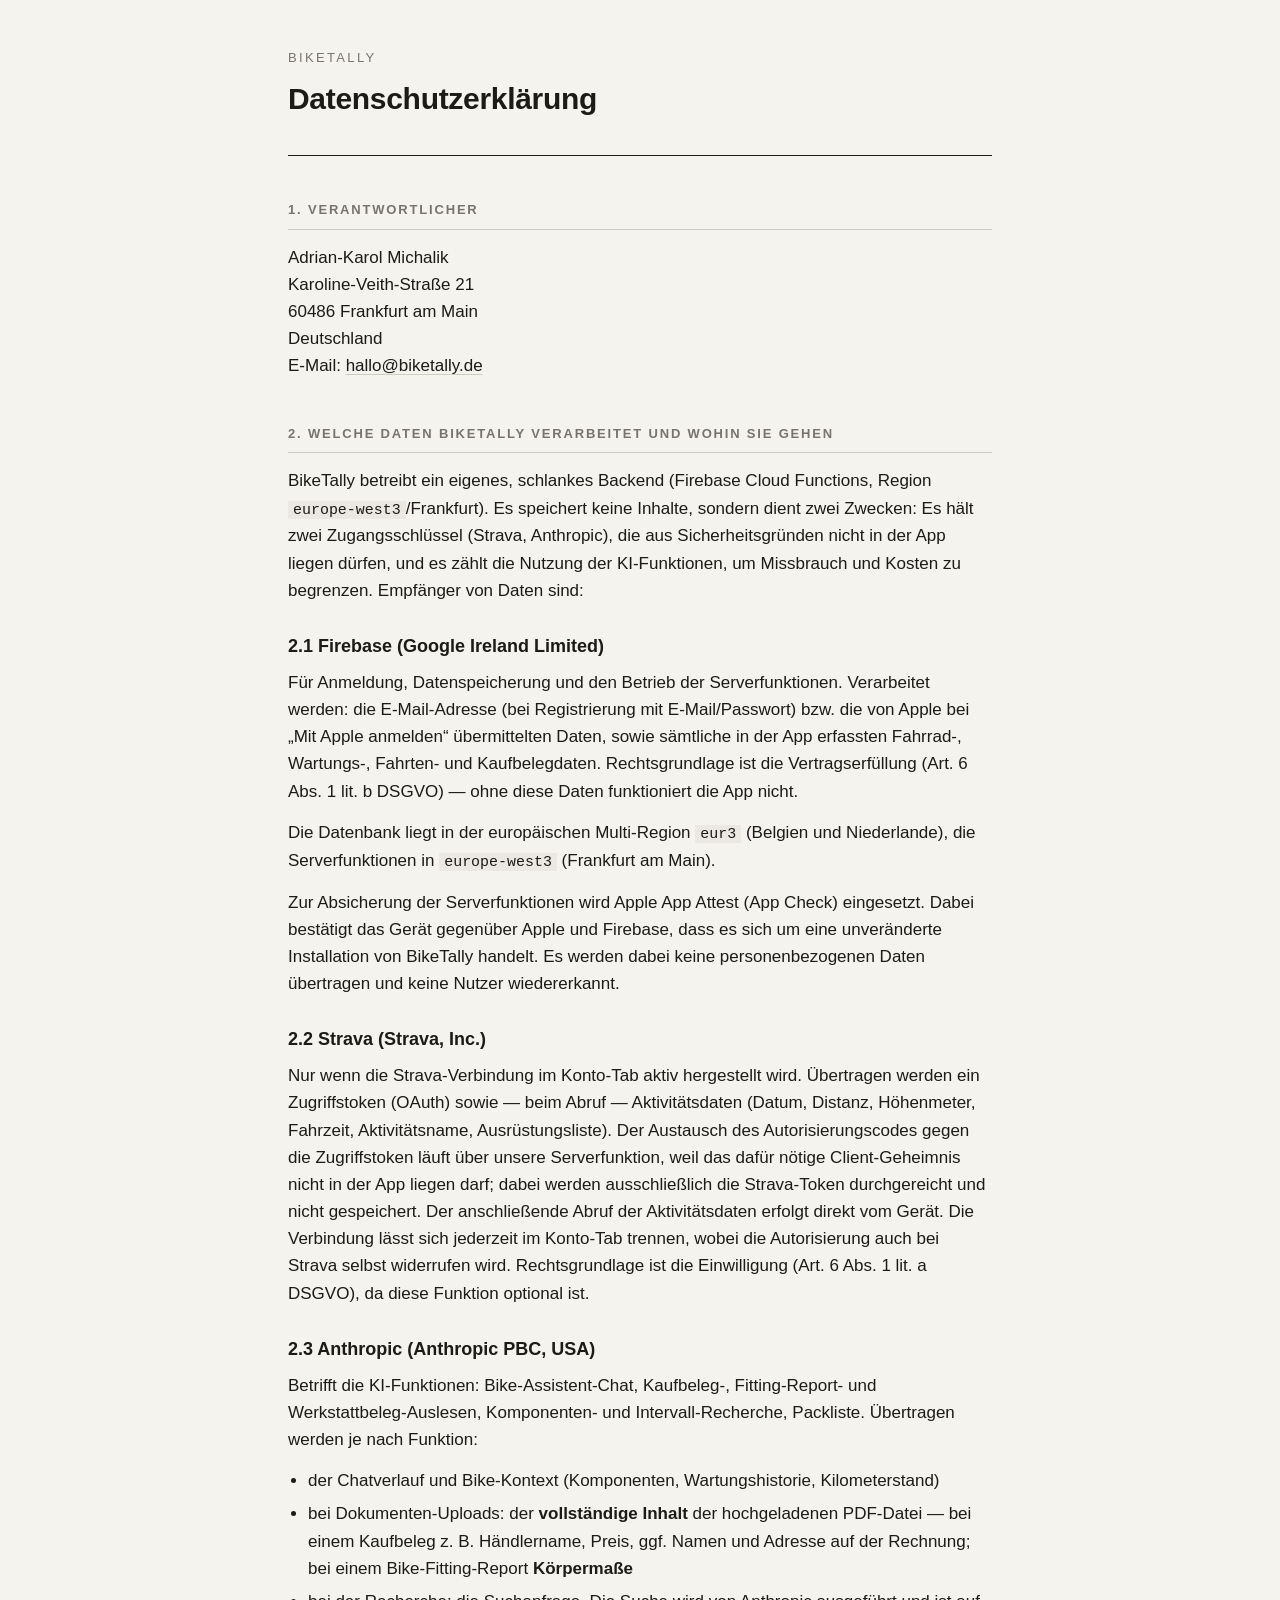
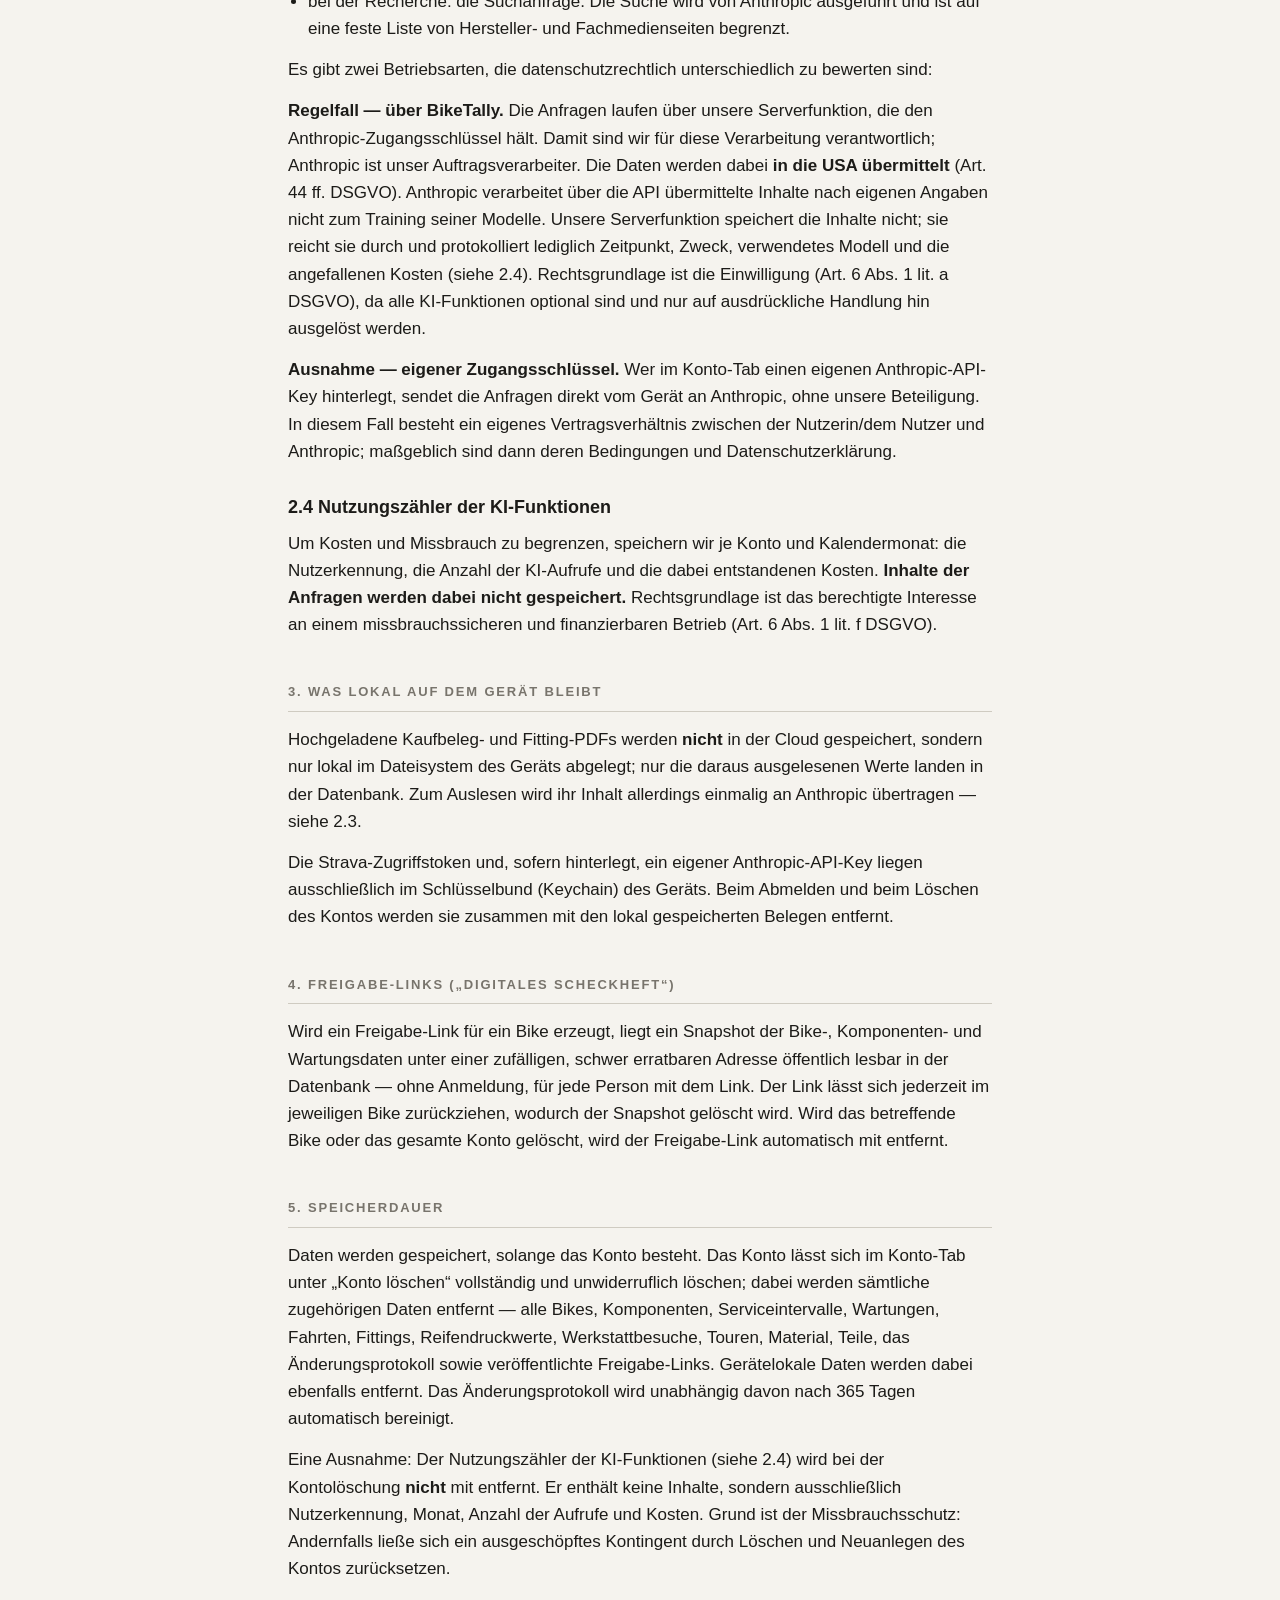
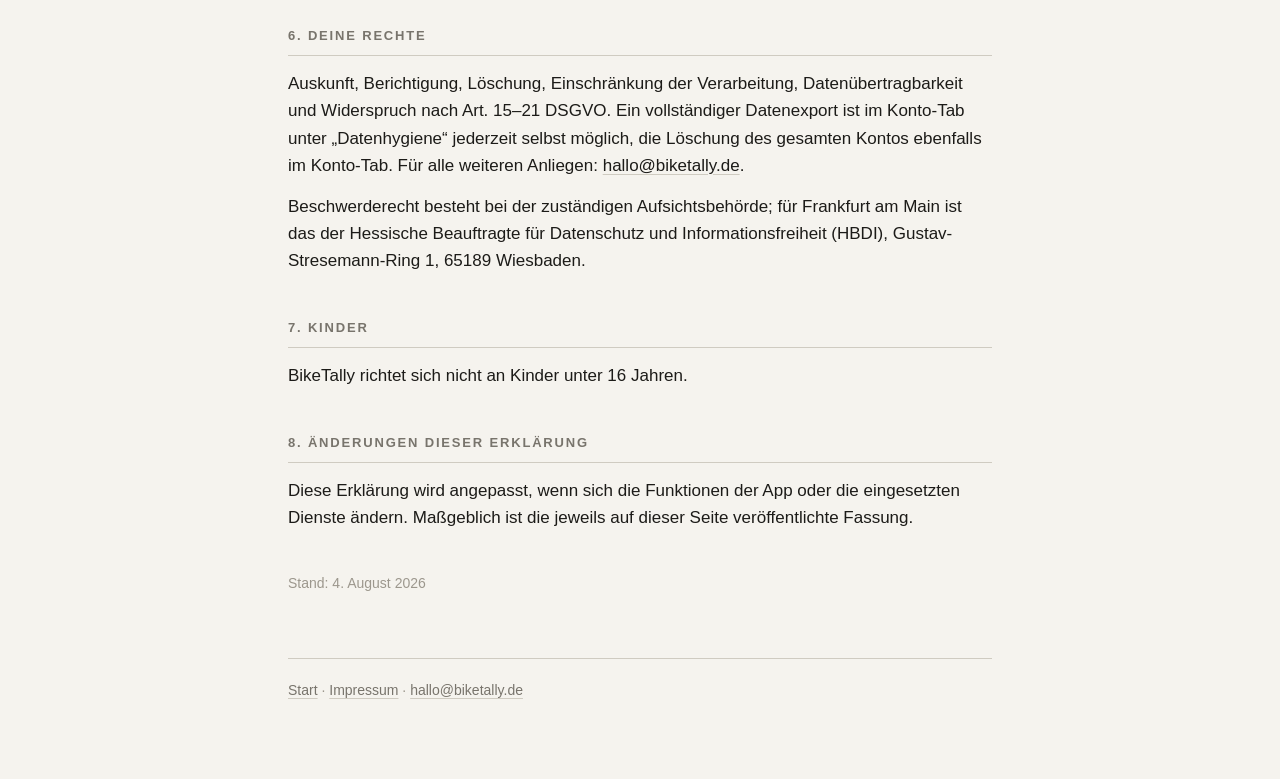
==== datenschutz/index.html @ 0900396f "Website: Startseite, Impressum, Datenschutzerklärung Statische Seiten für biketally.de. Gestaltung ü" ====
<!DOCTYPE html>
<html lang="de">
<head>
<meta charset="utf-8">
<meta name="viewport" content="width=device-width, initial-scale=1">
<title>Datenschutzerklärung – BikeTally</title>
<meta name="robots" content="index, follow">
<link rel="stylesheet" href="/stil.css">
</head>
<body>
<div class="blatt">

<header>
  <p class="marke">BikeTally</p>
  <h1>Datenschutzerklärung</h1>
</header>

<h2>1. Verantwortlicher</h2>
<p>
  Adrian-Karol Michalik<br>
  Karoline-Veith-Straße 21<br>
  60486 Frankfurt am Main<br>
  Deutschland<br>
  E-Mail: <a href="mailto:hallo@biketally.de">hallo@biketally.de</a>
</p>

<h2>2. Welche Daten BikeTally verarbeitet und wohin sie gehen</h2>
<p>
  BikeTally betreibt ein eigenes, schlankes Backend (Firebase Cloud Functions, Region
  <code>europe-west3</code>/Frankfurt). Es speichert keine Inhalte, sondern dient zwei Zwecken:
  Es hält zwei Zugangsschlüssel (Strava, Anthropic), die aus Sicherheitsgründen nicht in der App
  liegen dürfen, und es zählt die Nutzung der KI-Funktionen, um Missbrauch und Kosten zu
  begrenzen. Empfänger von Daten sind:
</p>

<h3>2.1 Firebase (Google Ireland Limited)</h3>
<p>
  Für Anmeldung, Datenspeicherung und den Betrieb der Serverfunktionen. Verarbeitet werden: die
  E-Mail-Adresse (bei Registrierung mit E-Mail/Passwort) bzw. die von Apple bei „Mit Apple
  anmelden“ übermittelten Daten, sowie sämtliche in der App erfassten Fahrrad-, Wartungs-,
  Fahrten- und Kaufbelegdaten. Rechtsgrundlage ist die Vertragserfüllung (Art. 6 Abs. 1 lit. b
  DSGVO) — ohne diese Daten funktioniert die App nicht.
</p>
<p>
  Die Datenbank liegt in der europäischen Multi-Region <code>eur3</code> (Belgien und
  Niederlande), die Serverfunktionen in <code>europe-west3</code> (Frankfurt am Main).
</p>
<p>
  Zur Absicherung der Serverfunktionen wird Apple App Attest (App Check) eingesetzt. Dabei
  bestätigt das Gerät gegenüber Apple und Firebase, dass es sich um eine unveränderte
  Installation von BikeTally handelt. Es werden dabei keine personenbezogenen Daten übertragen
  und keine Nutzer wiedererkannt.
</p>

<h3>2.2 Strava (Strava, Inc.)</h3>
<p>
  Nur wenn die Strava-Verbindung im Konto-Tab aktiv hergestellt wird. Übertragen werden ein
  Zugriffstoken (OAuth) sowie — beim Abruf — Aktivitätsdaten (Datum, Distanz, Höhenmeter,
  Fahrzeit, Aktivitätsname, Ausrüstungsliste). Der Austausch des Autorisierungscodes gegen die
  Zugriffstoken läuft über unsere Serverfunktion, weil das dafür nötige Client-Geheimnis nicht in
  der App liegen darf; dabei werden ausschließlich die Strava-Token durchgereicht und nicht
  gespeichert. Der anschließende Abruf der Aktivitätsdaten erfolgt direkt vom Gerät. Die
  Verbindung lässt sich jederzeit im Konto-Tab trennen, wobei die Autorisierung auch bei Strava
  selbst widerrufen wird. Rechtsgrundlage ist die Einwilligung (Art. 6 Abs. 1 lit. a DSGVO), da
  diese Funktion optional ist.
</p>

<h3>2.3 Anthropic (Anthropic PBC, USA)</h3>
<p>
  Betrifft die KI-Funktionen: Bike-Assistent-Chat, Kaufbeleg-, Fitting-Report- und
  Werkstattbeleg-Auslesen, Komponenten- und Intervall-Recherche, Packliste. Übertragen werden je
  nach Funktion:
</p>
<ul>
  <li>der Chatverlauf und Bike-Kontext (Komponenten, Wartungshistorie, Kilometerstand)</li>
  <li>
    bei Dokumenten-Uploads: der <strong>vollständige Inhalt</strong> der hochgeladenen
    PDF-Datei — bei einem Kaufbeleg z. B. Händlername, Preis, ggf. Namen und Adresse auf der
    Rechnung; bei einem Bike-Fitting-Report <strong>Körpermaße</strong>
  </li>
  <li>
    bei der Recherche: die Suchanfrage. Die Suche wird von Anthropic ausgeführt und ist auf eine
    feste Liste von Hersteller- und Fachmedienseiten begrenzt.
  </li>
</ul>
<p>Es gibt zwei Betriebsarten, die datenschutzrechtlich unterschiedlich zu bewerten sind:</p>
<p>
  <strong>Regelfall — über BikeTally.</strong> Die Anfragen laufen über unsere Serverfunktion,
  die den Anthropic-Zugangsschlüssel hält. Damit sind wir für diese Verarbeitung verantwortlich;
  Anthropic ist unser Auftragsverarbeiter. Die Daten werden dabei <strong>in die USA
  übermittelt</strong> (Art. 44 ff. DSGVO). Anthropic verarbeitet über die API übermittelte
  Inhalte nach eigenen Angaben nicht zum Training seiner Modelle. Unsere Serverfunktion speichert
  die Inhalte nicht; sie reicht sie durch und protokolliert lediglich Zeitpunkt, Zweck,
  verwendetes Modell und die angefallenen Kosten (siehe 2.4). Rechtsgrundlage ist die
  Einwilligung (Art. 6 Abs. 1 lit. a DSGVO), da alle KI-Funktionen optional sind und nur auf
  ausdrückliche Handlung hin ausgelöst werden.
</p>
<p>
  <strong>Ausnahme — eigener Zugangsschlüssel.</strong> Wer im Konto-Tab einen eigenen
  Anthropic-API-Key hinterlegt, sendet die Anfragen direkt vom Gerät an Anthropic, ohne unsere
  Beteiligung. In diesem Fall besteht ein eigenes Vertragsverhältnis zwischen der Nutzerin/dem
  Nutzer und Anthropic; maßgeblich sind dann deren Bedingungen und Datenschutzerklärung.
</p>

<h3>2.4 Nutzungszähler der KI-Funktionen</h3>
<p>
  Um Kosten und Missbrauch zu begrenzen, speichern wir je Konto und Kalendermonat: die
  Nutzerkennung, die Anzahl der KI-Aufrufe und die dabei entstandenen Kosten. <strong>Inhalte der
  Anfragen werden dabei nicht gespeichert.</strong> Rechtsgrundlage ist das berechtigte Interesse
  an einem missbrauchssicheren und finanzierbaren Betrieb (Art. 6 Abs. 1 lit. f DSGVO).
</p>

<h2>3. Was lokal auf dem Gerät bleibt</h2>
<p>
  Hochgeladene Kaufbeleg- und Fitting-PDFs werden <strong>nicht</strong> in der Cloud
  gespeichert, sondern nur lokal im Dateisystem des Geräts abgelegt; nur die daraus ausgelesenen
  Werte landen in der Datenbank. Zum Auslesen wird ihr Inhalt allerdings einmalig an Anthropic
  übertragen — siehe 2.3.
</p>
<p>
  Die Strava-Zugriffstoken und, sofern hinterlegt, ein eigener Anthropic-API-Key liegen
  ausschließlich im Schlüsselbund (Keychain) des Geräts. Beim Abmelden und beim Löschen des
  Kontos werden sie zusammen mit den lokal gespeicherten Belegen entfernt.
</p>

<h2>4. Freigabe-Links („Digitales Scheckheft“)</h2>
<p>
  Wird ein Freigabe-Link für ein Bike erzeugt, liegt ein Snapshot der Bike-, Komponenten- und
  Wartungsdaten unter einer zufälligen, schwer erratbaren Adresse öffentlich lesbar in der
  Datenbank — ohne Anmeldung, für jede Person mit dem Link. Der Link lässt sich jederzeit im
  jeweiligen Bike zurückziehen, wodurch der Snapshot gelöscht wird. Wird das betreffende Bike
  oder das gesamte Konto gelöscht, wird der Freigabe-Link automatisch mit entfernt.
</p>

<h2>5. Speicherdauer</h2>
<p>
  Daten werden gespeichert, solange das Konto besteht. Das Konto lässt sich im Konto-Tab unter
  „Konto löschen“ vollständig und unwiderruflich löschen; dabei werden sämtliche zugehörigen
  Daten entfernt — alle Bikes, Komponenten, Serviceintervalle, Wartungen, Fahrten, Fittings,
  Reifendruckwerte, Werkstattbesuche, Touren, Material, Teile, das Änderungsprotokoll sowie
  veröffentlichte Freigabe-Links. Gerätelokale Daten werden dabei ebenfalls entfernt. Das
  Änderungsprotokoll wird unabhängig davon nach 365 Tagen automatisch bereinigt.
</p>
<p>
  Eine Ausnahme: Der Nutzungszähler der KI-Funktionen (siehe 2.4) wird bei der Kontolöschung
  <strong>nicht</strong> mit entfernt. Er enthält keine Inhalte, sondern ausschließlich
  Nutzerkennung, Monat, Anzahl der Aufrufe und Kosten. Grund ist der Missbrauchsschutz:
  Andernfalls ließe sich ein ausgeschöpftes Kontingent durch Löschen und Neuanlegen des Kontos
  zurücksetzen.
</p>

<h2>6. Deine Rechte</h2>
<p>
  Auskunft, Berichtigung, Löschung, Einschränkung der Verarbeitung, Datenübertragbarkeit und
  Widerspruch nach Art. 15–21 DSGVO. Ein vollständiger Datenexport ist im Konto-Tab unter
  „Datenhygiene“ jederzeit selbst möglich, die Löschung des gesamten Kontos ebenfalls im
  Konto-Tab. Für alle weiteren Anliegen:
  <a href="mailto:hallo@biketally.de">hallo@biketally.de</a>.
</p>
<p>
  Beschwerderecht besteht bei der zuständigen Aufsichtsbehörde; für Frankfurt am Main ist das
  der Hessische Beauftragte für Datenschutz und Informationsfreiheit (HBDI),
  Gustav-Stresemann-Ring 1, 65189 Wiesbaden.
</p>

<h2>7. Kinder</h2>
<p>BikeTally richtet sich nicht an Kinder unter 16 Jahren.</p>

<h2>8. Änderungen dieser Erklärung</h2>
<p>
  Diese Erklärung wird angepasst, wenn sich die Funktionen der App oder die eingesetzten Dienste
  ändern. Maßgeblich ist die jeweils auf dieser Seite veröffentlichte Fassung.
</p>

<p class="stand">Stand: 4. August 2026</p>

<footer>
  <a href="/">Start</a> · <a href="/impressum">Impressum</a> ·
  <a href="mailto:hallo@biketally.de">hallo@biketally.de</a>
</footer>

</div>
</body>
</html>
---- stil.css ----
/* Übernimmt die Haltung der App: ein gut gesetztes Scheckheft. Papiergrund statt Weiß,
   Haarlinien statt Kästen, gedämpfte Farben. Die Werte stammen aus Gestaltung.swift, damit
   Website und App nicht wie zwei verschiedene Produkte aussehen. */

:root {
  --grund: #F5F3EE;
  --grund-gedaempft: #EBE8E1;
  --text: #1C1B18;
  --text-gedaempft: #78746C;
  --text-leise: #9C978D;
  --linie: #CFCBC1;
  --linie-stark: #1C1B18;
}

@media (prefers-color-scheme: dark) {
  :root {
    --grund: #171614;
    --grund-gedaempft: #1F1E1B;
    --text: #EDEAE3;
    --text-gedaempft: #9A948A;
    --text-leise: #7C766D;
    --linie: #3A3733;
    --linie-stark: #EDEAE3;
  }
}

* { box-sizing: border-box; }

body {
  margin: 0;
  padding: 0 20px 80px;
  background: var(--grund);
  color: var(--text);
  font-family: -apple-system, BlinkMacSystemFont, "Segoe UI", Roboto, Helvetica, Arial, sans-serif;
  font-size: 17px;
  line-height: 1.6;
  -webkit-text-size-adjust: 100%;
}

.blatt {
  max-width: 44rem;
  margin: 0 auto;
}

/* Kopf: Markenzeile gesperrt gesetzt, wie der Anreisser in der App. */
header {
  padding: 48px 0 32px;
  border-bottom: 1px solid var(--linie-stark);
  margin-bottom: 40px;
}

.marke {
  font-size: 13px;
  letter-spacing: 0.18em;
  text-transform: uppercase;
  color: var(--text-gedaempft);
  margin: 0 0 6px;
}

header h1 {
  font-size: 30px;
  font-weight: 600;
  margin: 0;
  letter-spacing: -0.01em;
}

h2 {
  font-size: 13px;
  letter-spacing: 0.14em;
  text-transform: uppercase;
  color: var(--text-gedaempft);
  font-weight: 600;
  margin: 44px 0 14px;
  padding-bottom: 8px;
  border-bottom: 1px solid var(--linie);
}

h3 {
  font-size: 18px;
  font-weight: 600;
  margin: 28px 0 8px;
}

p { margin: 0 0 14px; }

a {
  color: var(--text);
  text-decoration: underline;
  text-underline-offset: 3px;
  text-decoration-color: var(--linie);
}
a:hover { text-decoration-color: var(--text); }

ul { padding-left: 20px; margin: 0 0 14px; }
li { margin-bottom: 6px; }

table {
  width: 100%;
  border-collapse: collapse;
  margin: 0 0 20px;
  font-size: 15px;
  display: block;
  overflow-x: auto;
}
th, td {
  text-align: left;
  padding: 9px 12px 9px 0;
  border-bottom: 1px solid var(--linie);
  vertical-align: top;
}
th {
  font-size: 12px;
  letter-spacing: 0.08em;
  text-transform: uppercase;
  color: var(--text-gedaempft);
  font-weight: 600;
}

code {
  font-family: ui-monospace, SFMono-Regular, Menlo, monospace;
  font-size: 0.88em;
  background: var(--grund-gedaempft);
  padding: 1px 5px;
}

.hinweis {
  border-left: 2px solid var(--linie-stark);
  padding: 2px 0 2px 16px;
  margin: 0 0 20px;
  color: var(--text-gedaempft);
  font-size: 15px;
}

footer {
  margin-top: 64px;
  padding-top: 20px;
  border-top: 1px solid var(--linie);
  font-size: 14px;
  color: var(--text-leise);
}
footer a { color: var(--text-gedaempft); }

.stand {
  font-size: 14px;
  color: var(--text-leise);
  margin-top: 40px;
}
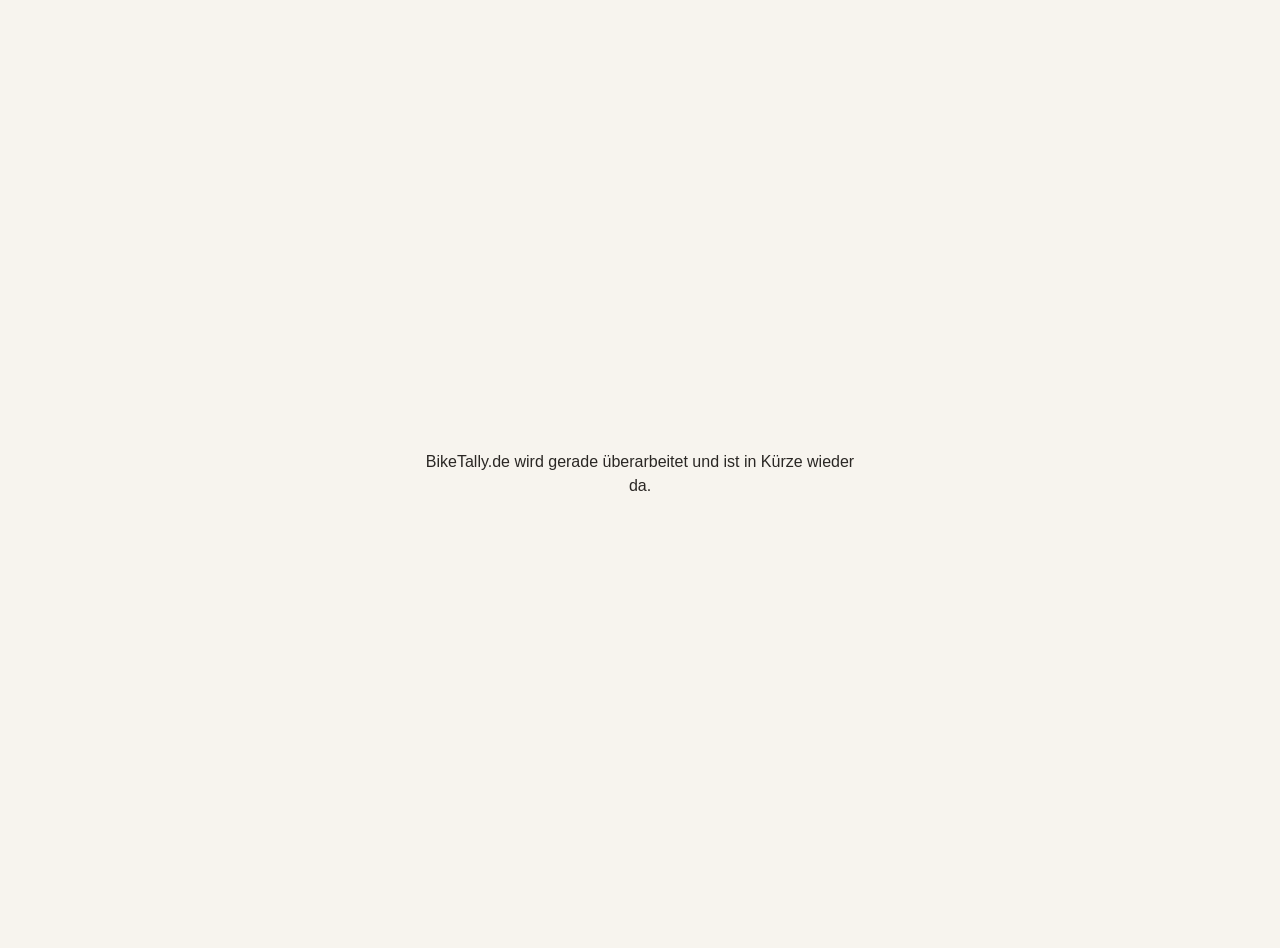
==== commit fecc7ecb: "Website vorübergehend offline (Anpassungen folgen)" ====
--- a/datenschutz/index.html
+++ b/datenschutz/index.html
@@ -1,184 +1,30 @@
 <!DOCTYPE html>
 <html lang="de">
 <head>
-<meta charset="utf-8">
+<meta charset="UTF-8">
 <meta name="viewport" content="width=device-width, initial-scale=1">
-<title>Datenschutzerklärung – BikeTally</title>
-<meta name="robots" content="index, follow">
-<link rel="stylesheet" href="/stil.css">
+<meta name="robots" content="noindex">
+<title>BikeTally</title>
+<style>
+  body {
+    background: #f7f4ee;
+    color: #2a2724;
+    font-family: -apple-system, BlinkMacSystemFont, "Helvetica Neue", Arial, sans-serif;
+    display: flex;
+    align-items: center;
+    justify-content: center;
+    min-height: 100vh;
+    margin: 0;
+    text-align: center;
+    padding: 1.5rem;
+  }
+  p { max-width: 28rem; line-height: 1.5; }
+  @media (prefers-color-scheme: dark) {
+    body { background: #1c1a17; color: #ece7de; }
+  }
+</style>
 </head>
 <body>
-<div class="blatt">
-
-<header>
-  <p class="marke">BikeTally</p>
-  <h1>Datenschutzerklärung</h1>
-</header>
-
-<h2>1. Verantwortlicher</h2>
-<p>
-  Adrian-Karol Michalik<br>
-  Karoline-Veith-Straße 21<br>
-  60486 Frankfurt am Main<br>
-  Deutschland<br>
-  E-Mail: <a href="mailto:hallo@biketally.de">hallo@biketally.de</a>
-</p>
-
-<h2>2. Welche Daten BikeTally verarbeitet und wohin sie gehen</h2>
-<p>
-  BikeTally betreibt ein eigenes, schlankes Backend (Firebase Cloud Functions, Region
-  <code>europe-west3</code>/Frankfurt). Es speichert keine Inhalte, sondern dient zwei Zwecken:
-  Es hält zwei Zugangsschlüssel (Strava, Anthropic), die aus Sicherheitsgründen nicht in der App
-  liegen dürfen, und es zählt die Nutzung der KI-Funktionen, um Missbrauch und Kosten zu
-  begrenzen. Empfänger von Daten sind:
-</p>
-
-<h3>2.1 Firebase (Google Ireland Limited)</h3>
-<p>
-  Für Anmeldung, Datenspeicherung und den Betrieb der Serverfunktionen. Verarbeitet werden: die
-  E-Mail-Adresse (bei Registrierung mit E-Mail/Passwort) bzw. die von Apple bei „Mit Apple
-  anmelden“ übermittelten Daten, sowie sämtliche in der App erfassten Fahrrad-, Wartungs-,
-  Fahrten- und Kaufbelegdaten. Rechtsgrundlage ist die Vertragserfüllung (Art. 6 Abs. 1 lit. b
-  DSGVO) — ohne diese Daten funktioniert die App nicht.
-</p>
-<p>
-  Die Datenbank liegt in der europäischen Multi-Region <code>eur3</code> (Belgien und
-  Niederlande), die Serverfunktionen in <code>europe-west3</code> (Frankfurt am Main).
-</p>
-<p>
-  Zur Absicherung der Serverfunktionen wird Apple App Attest (App Check) eingesetzt. Dabei
-  bestätigt das Gerät gegenüber Apple und Firebase, dass es sich um eine unveränderte
-  Installation von BikeTally handelt. Es werden dabei keine personenbezogenen Daten übertragen
-  und keine Nutzer wiedererkannt.
-</p>
-
-<h3>2.2 Strava (Strava, Inc.)</h3>
-<p>
-  Nur wenn die Strava-Verbindung im Konto-Tab aktiv hergestellt wird. Übertragen werden ein
-  Zugriffstoken (OAuth) sowie — beim Abruf — Aktivitätsdaten (Datum, Distanz, Höhenmeter,
-  Fahrzeit, Aktivitätsname, Ausrüstungsliste). Der Austausch des Autorisierungscodes gegen die
-  Zugriffstoken läuft über unsere Serverfunktion, weil das dafür nötige Client-Geheimnis nicht in
-  der App liegen darf; dabei werden ausschließlich die Strava-Token durchgereicht und nicht
-  gespeichert. Der anschließende Abruf der Aktivitätsdaten erfolgt direkt vom Gerät. Die
-  Verbindung lässt sich jederzeit im Konto-Tab trennen, wobei die Autorisierung auch bei Strava
-  selbst widerrufen wird. Rechtsgrundlage ist die Einwilligung (Art. 6 Abs. 1 lit. a DSGVO), da
-  diese Funktion optional ist.
-</p>
-
-<h3>2.3 Anthropic (Anthropic PBC, USA)</h3>
-<p>
-  Betrifft die KI-Funktionen: Bike-Assistent-Chat, Kaufbeleg-, Fitting-Report- und
-  Werkstattbeleg-Auslesen, Komponenten- und Intervall-Recherche, Packliste. Übertragen werden je
-  nach Funktion:
-</p>
-<ul>
-  <li>der Chatverlauf und Bike-Kontext (Komponenten, Wartungshistorie, Kilometerstand)</li>
-  <li>
-    bei Dokumenten-Uploads: der <strong>vollständige Inhalt</strong> der hochgeladenen
-    PDF-Datei — bei einem Kaufbeleg z. B. Händlername, Preis, ggf. Namen und Adresse auf der
-    Rechnung; bei einem Bike-Fitting-Report <strong>Körpermaße</strong>
-  </li>
-  <li>
-    bei der Recherche: die Suchanfrage. Die Suche wird von Anthropic ausgeführt und ist auf eine
-    feste Liste von Hersteller- und Fachmedienseiten begrenzt.
-  </li>
-</ul>
-<p>Es gibt zwei Betriebsarten, die datenschutzrechtlich unterschiedlich zu bewerten sind:</p>
-<p>
-  <strong>Regelfall — über BikeTally.</strong> Die Anfragen laufen über unsere Serverfunktion,
-  die den Anthropic-Zugangsschlüssel hält. Damit sind wir für diese Verarbeitung verantwortlich;
-  Anthropic ist unser Auftragsverarbeiter. Die Daten werden dabei <strong>in die USA
-  übermittelt</strong> (Art. 44 ff. DSGVO). Anthropic verarbeitet über die API übermittelte
-  Inhalte nach eigenen Angaben nicht zum Training seiner Modelle. Unsere Serverfunktion speichert
-  die Inhalte nicht; sie reicht sie durch und protokolliert lediglich Zeitpunkt, Zweck,
-  verwendetes Modell und die angefallenen Kosten (siehe 2.4). Rechtsgrundlage ist die
-  Einwilligung (Art. 6 Abs. 1 lit. a DSGVO), da alle KI-Funktionen optional sind und nur auf
-  ausdrückliche Handlung hin ausgelöst werden.
-</p>
-<p>
-  <strong>Ausnahme — eigener Zugangsschlüssel.</strong> Wer im Konto-Tab einen eigenen
-  Anthropic-API-Key hinterlegt, sendet die Anfragen direkt vom Gerät an Anthropic, ohne unsere
-  Beteiligung. In diesem Fall besteht ein eigenes Vertragsverhältnis zwischen der Nutzerin/dem
-  Nutzer und Anthropic; maßgeblich sind dann deren Bedingungen und Datenschutzerklärung.
-</p>
-
-<h3>2.4 Nutzungszähler der KI-Funktionen</h3>
-<p>
-  Um Kosten und Missbrauch zu begrenzen, speichern wir je Konto und Kalendermonat: die
-  Nutzerkennung, die Anzahl der KI-Aufrufe und die dabei entstandenen Kosten. <strong>Inhalte der
-  Anfragen werden dabei nicht gespeichert.</strong> Rechtsgrundlage ist das berechtigte Interesse
-  an einem missbrauchssicheren und finanzierbaren Betrieb (Art. 6 Abs. 1 lit. f DSGVO).
-</p>
-
-<h2>3. Was lokal auf dem Gerät bleibt</h2>
-<p>
-  Hochgeladene Kaufbeleg- und Fitting-PDFs werden <strong>nicht</strong> in der Cloud
-  gespeichert, sondern nur lokal im Dateisystem des Geräts abgelegt; nur die daraus ausgelesenen
-  Werte landen in der Datenbank. Zum Auslesen wird ihr Inhalt allerdings einmalig an Anthropic
-  übertragen — siehe 2.3.
-</p>
-<p>
-  Die Strava-Zugriffstoken und, sofern hinterlegt, ein eigener Anthropic-API-Key liegen
-  ausschließlich im Schlüsselbund (Keychain) des Geräts. Beim Abmelden und beim Löschen des
-  Kontos werden sie zusammen mit den lokal gespeicherten Belegen entfernt.
-</p>
-
-<h2>4. Freigabe-Links („Digitales Scheckheft“)</h2>
-<p>
-  Wird ein Freigabe-Link für ein Bike erzeugt, liegt ein Snapshot der Bike-, Komponenten- und
-  Wartungsdaten unter einer zufälligen, schwer erratbaren Adresse öffentlich lesbar in der
-  Datenbank — ohne Anmeldung, für jede Person mit dem Link. Der Link lässt sich jederzeit im
-  jeweiligen Bike zurückziehen, wodurch der Snapshot gelöscht wird. Wird das betreffende Bike
-  oder das gesamte Konto gelöscht, wird der Freigabe-Link automatisch mit entfernt.
-</p>
-
-<h2>5. Speicherdauer</h2>
-<p>
-  Daten werden gespeichert, solange das Konto besteht. Das Konto lässt sich im Konto-Tab unter
-  „Konto löschen“ vollständig und unwiderruflich löschen; dabei werden sämtliche zugehörigen
-  Daten entfernt — alle Bikes, Komponenten, Serviceintervalle, Wartungen, Fahrten, Fittings,
-  Reifendruckwerte, Werkstattbesuche, Touren, Material, Teile, das Änderungsprotokoll sowie
-  veröffentlichte Freigabe-Links. Gerätelokale Daten werden dabei ebenfalls entfernt. Das
-  Änderungsprotokoll wird unabhängig davon nach 365 Tagen automatisch bereinigt.
-</p>
-<p>
-  Eine Ausnahme: Der Nutzungszähler der KI-Funktionen (siehe 2.4) wird bei der Kontolöschung
-  <strong>nicht</strong> mit entfernt. Er enthält keine Inhalte, sondern ausschließlich
-  Nutzerkennung, Monat, Anzahl der Aufrufe und Kosten. Grund ist der Missbrauchsschutz:
-  Andernfalls ließe sich ein ausgeschöpftes Kontingent durch Löschen und Neuanlegen des Kontos
-  zurücksetzen.
-</p>
-
-<h2>6. Deine Rechte</h2>
-<p>
-  Auskunft, Berichtigung, Löschung, Einschränkung der Verarbeitung, Datenübertragbarkeit und
-  Widerspruch nach Art. 15–21 DSGVO. Ein vollständiger Datenexport ist im Konto-Tab unter
-  „Datenhygiene“ jederzeit selbst möglich, die Löschung des gesamten Kontos ebenfalls im
-  Konto-Tab. Für alle weiteren Anliegen:
-  <a href="mailto:hallo@biketally.de">hallo@biketally.de</a>.
-</p>
-<p>
-  Beschwerderecht besteht bei der zuständigen Aufsichtsbehörde; für Frankfurt am Main ist das
-  der Hessische Beauftragte für Datenschutz und Informationsfreiheit (HBDI),
-  Gustav-Stresemann-Ring 1, 65189 Wiesbaden.
-</p>
-
-<h2>7. Kinder</h2>
-<p>BikeTally richtet sich nicht an Kinder unter 16 Jahren.</p>
-
-<h2>8. Änderungen dieser Erklärung</h2>
-<p>
-  Diese Erklärung wird angepasst, wenn sich die Funktionen der App oder die eingesetzten Dienste
-  ändern. Maßgeblich ist die jeweils auf dieser Seite veröffentlichte Fassung.
-</p>
-
-<p class="stand">Stand: 4. August 2026</p>
-
-<footer>
-  <a href="/">Start</a> · <a href="/impressum">Impressum</a> ·
-  <a href="mailto:hallo@biketally.de">hallo@biketally.de</a>
-</footer>
-
-</div>
+<p>BikeTally.de wird gerade überarbeitet und ist in Kürze wieder da.</p>
 </body>
 </html>
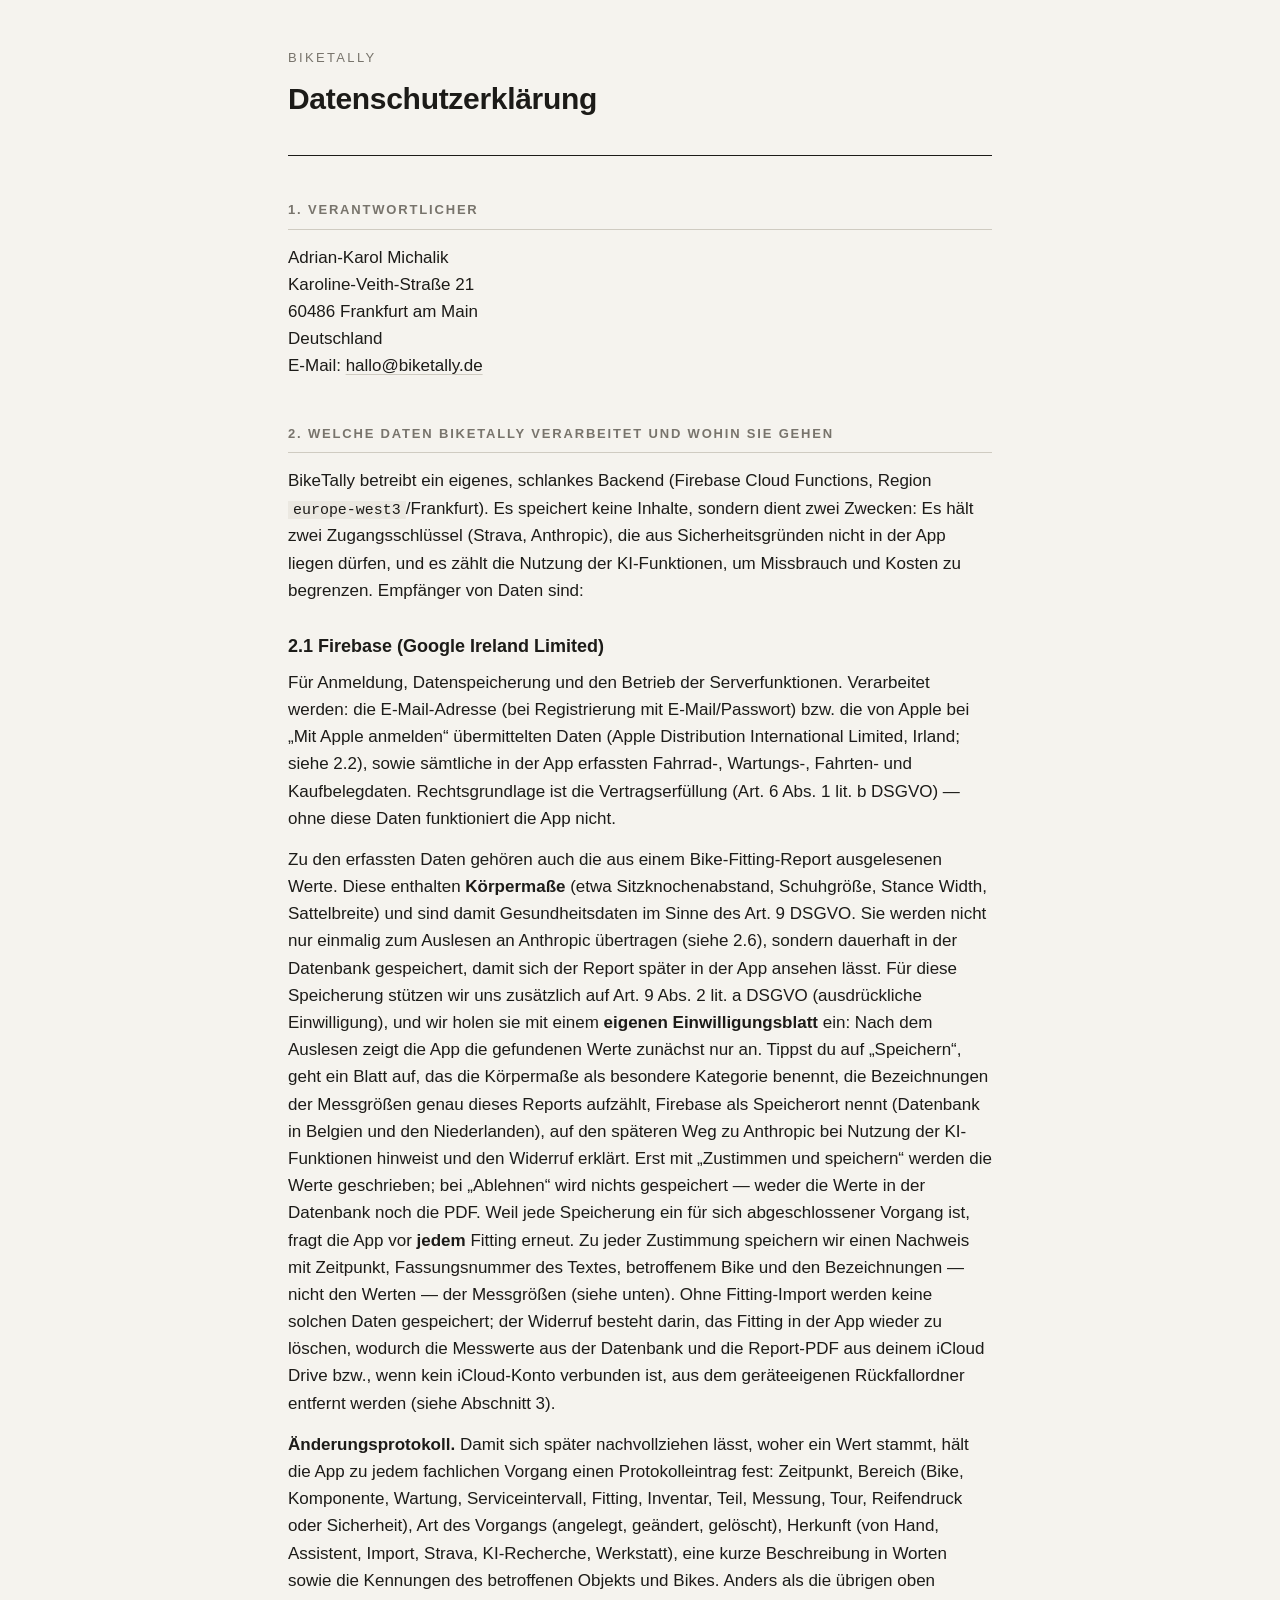
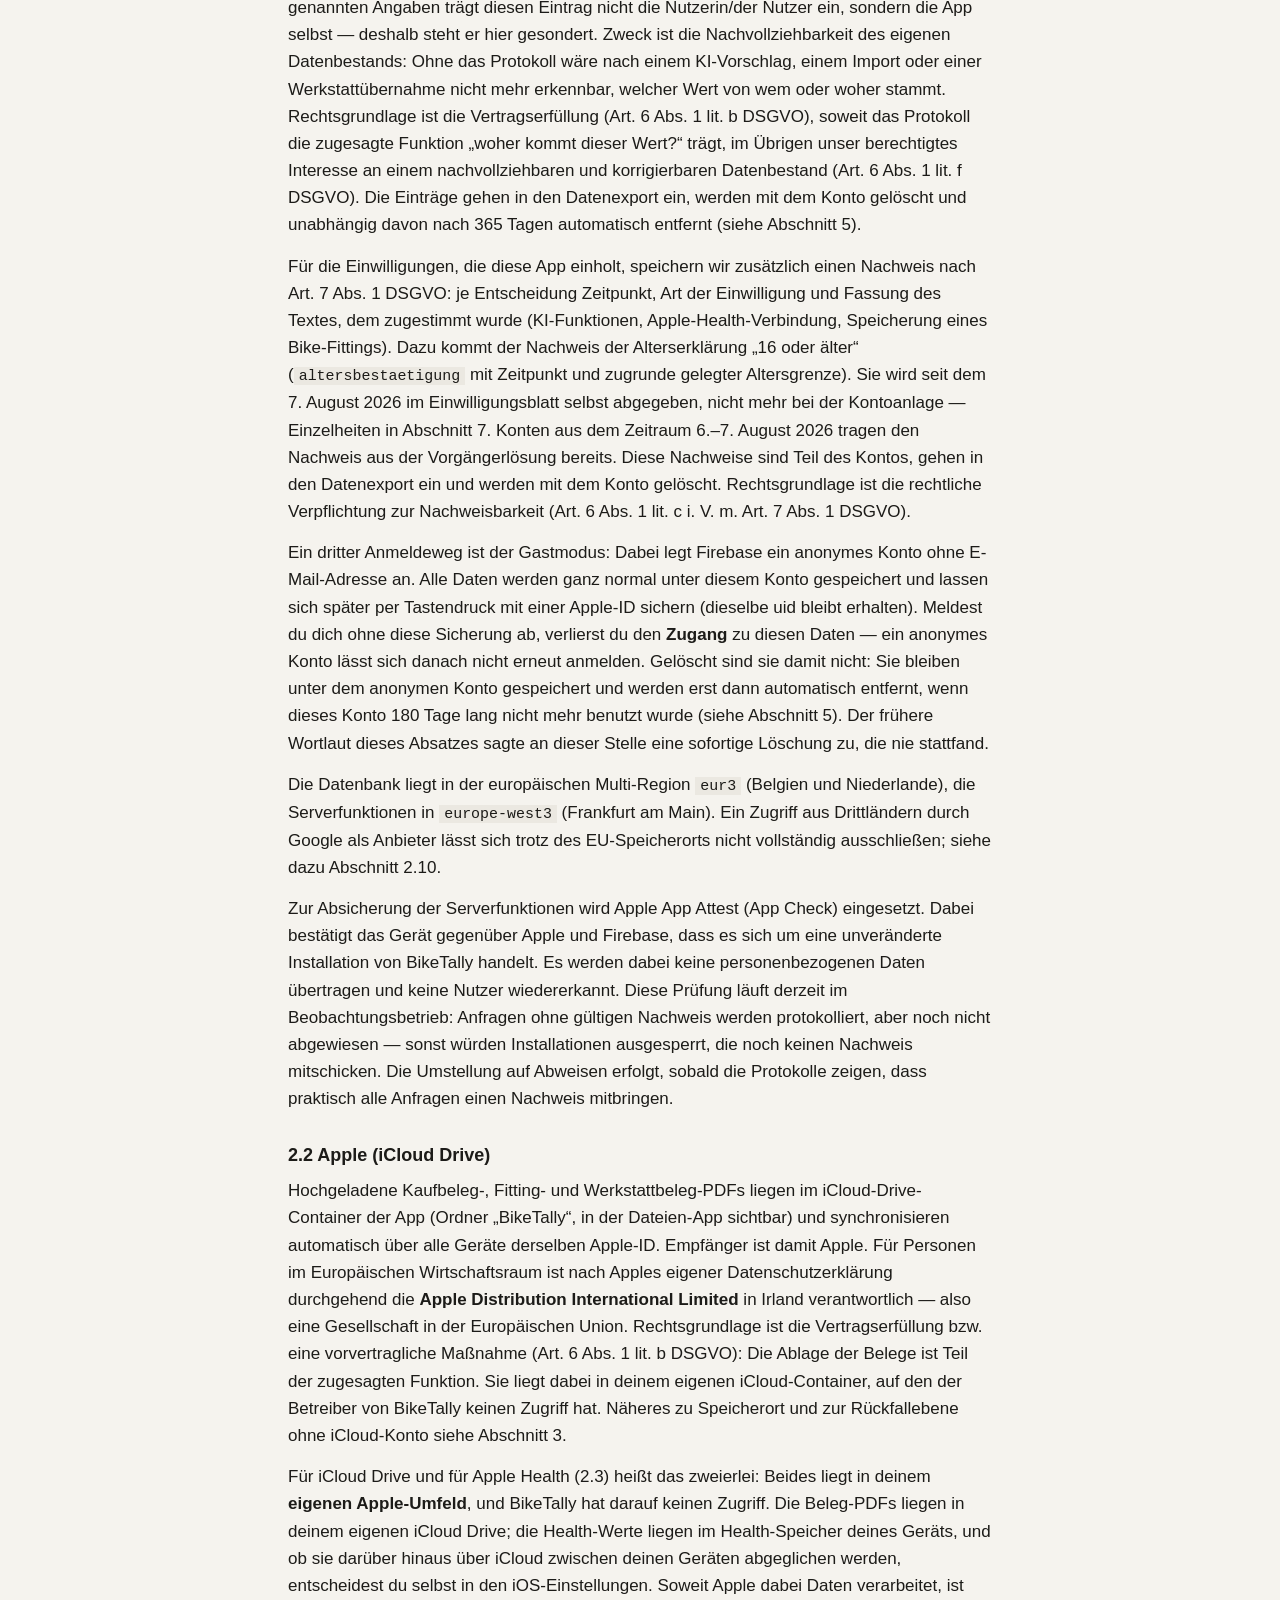
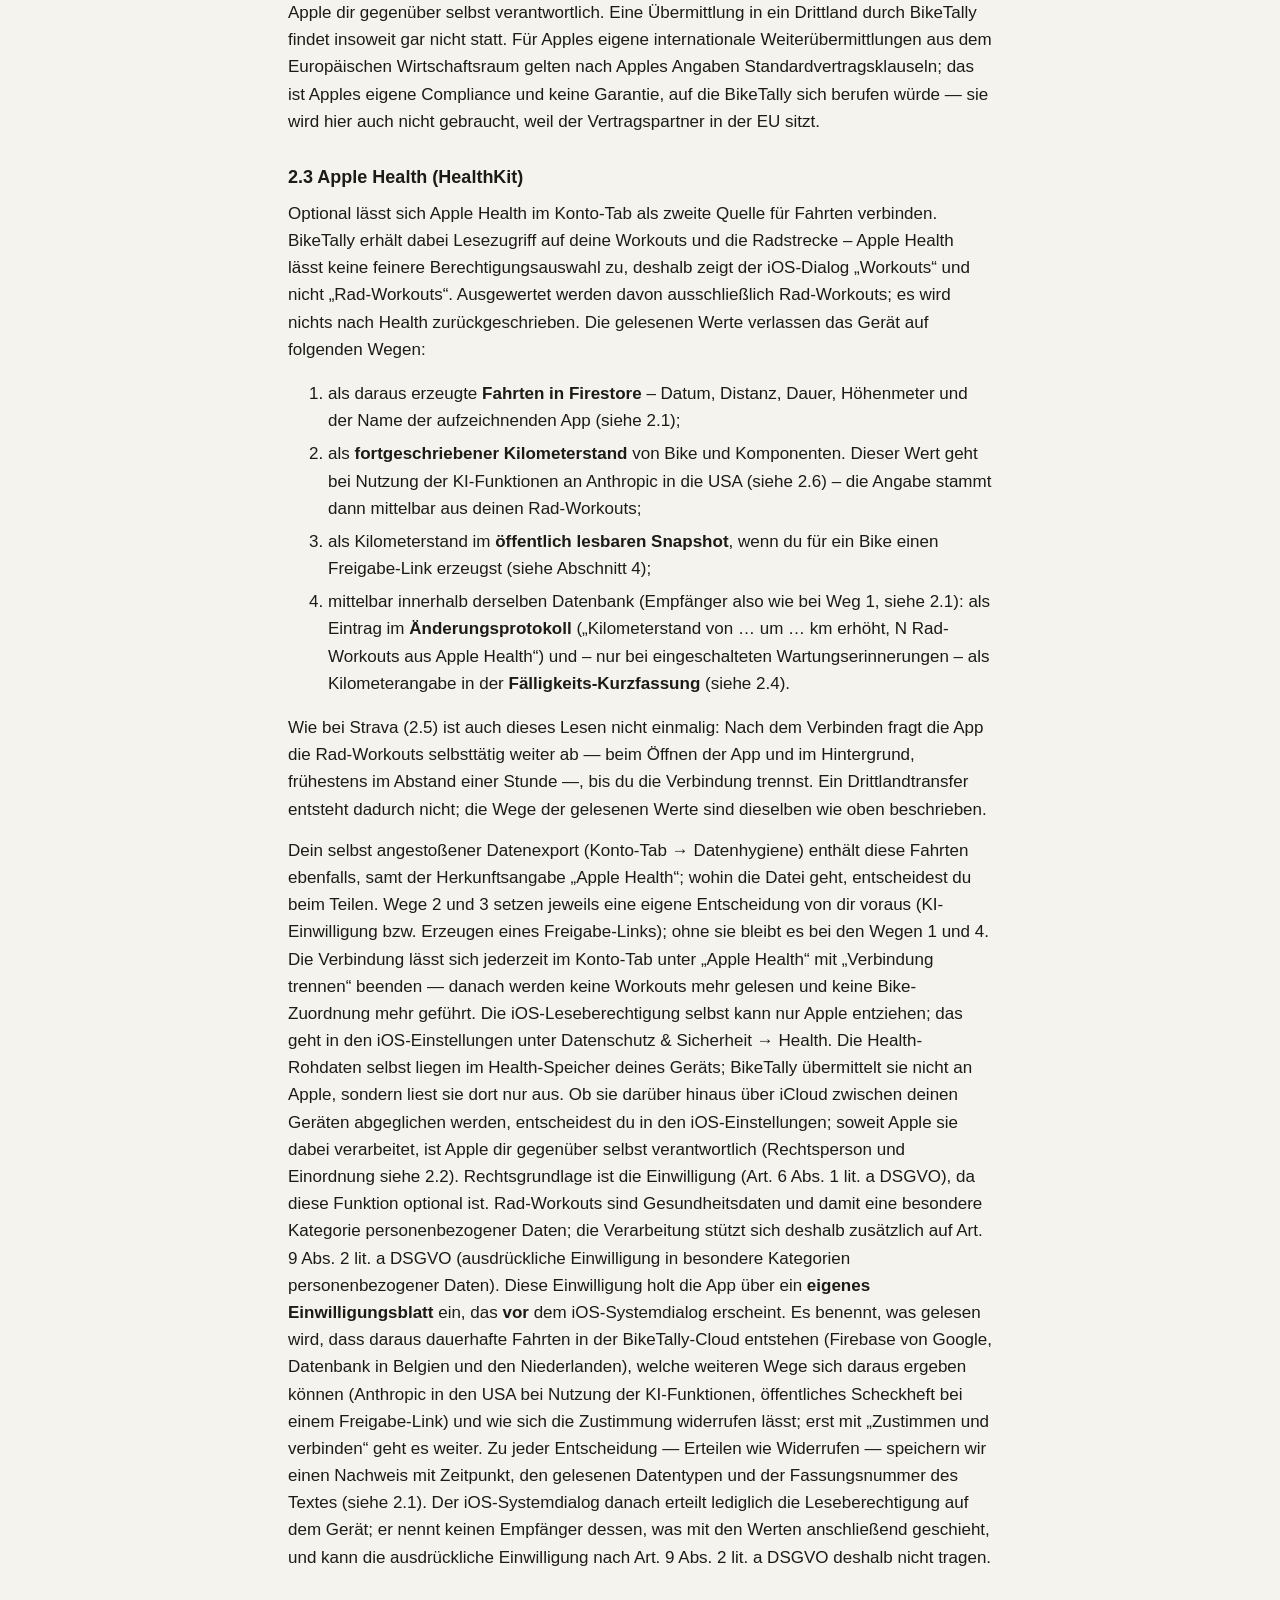
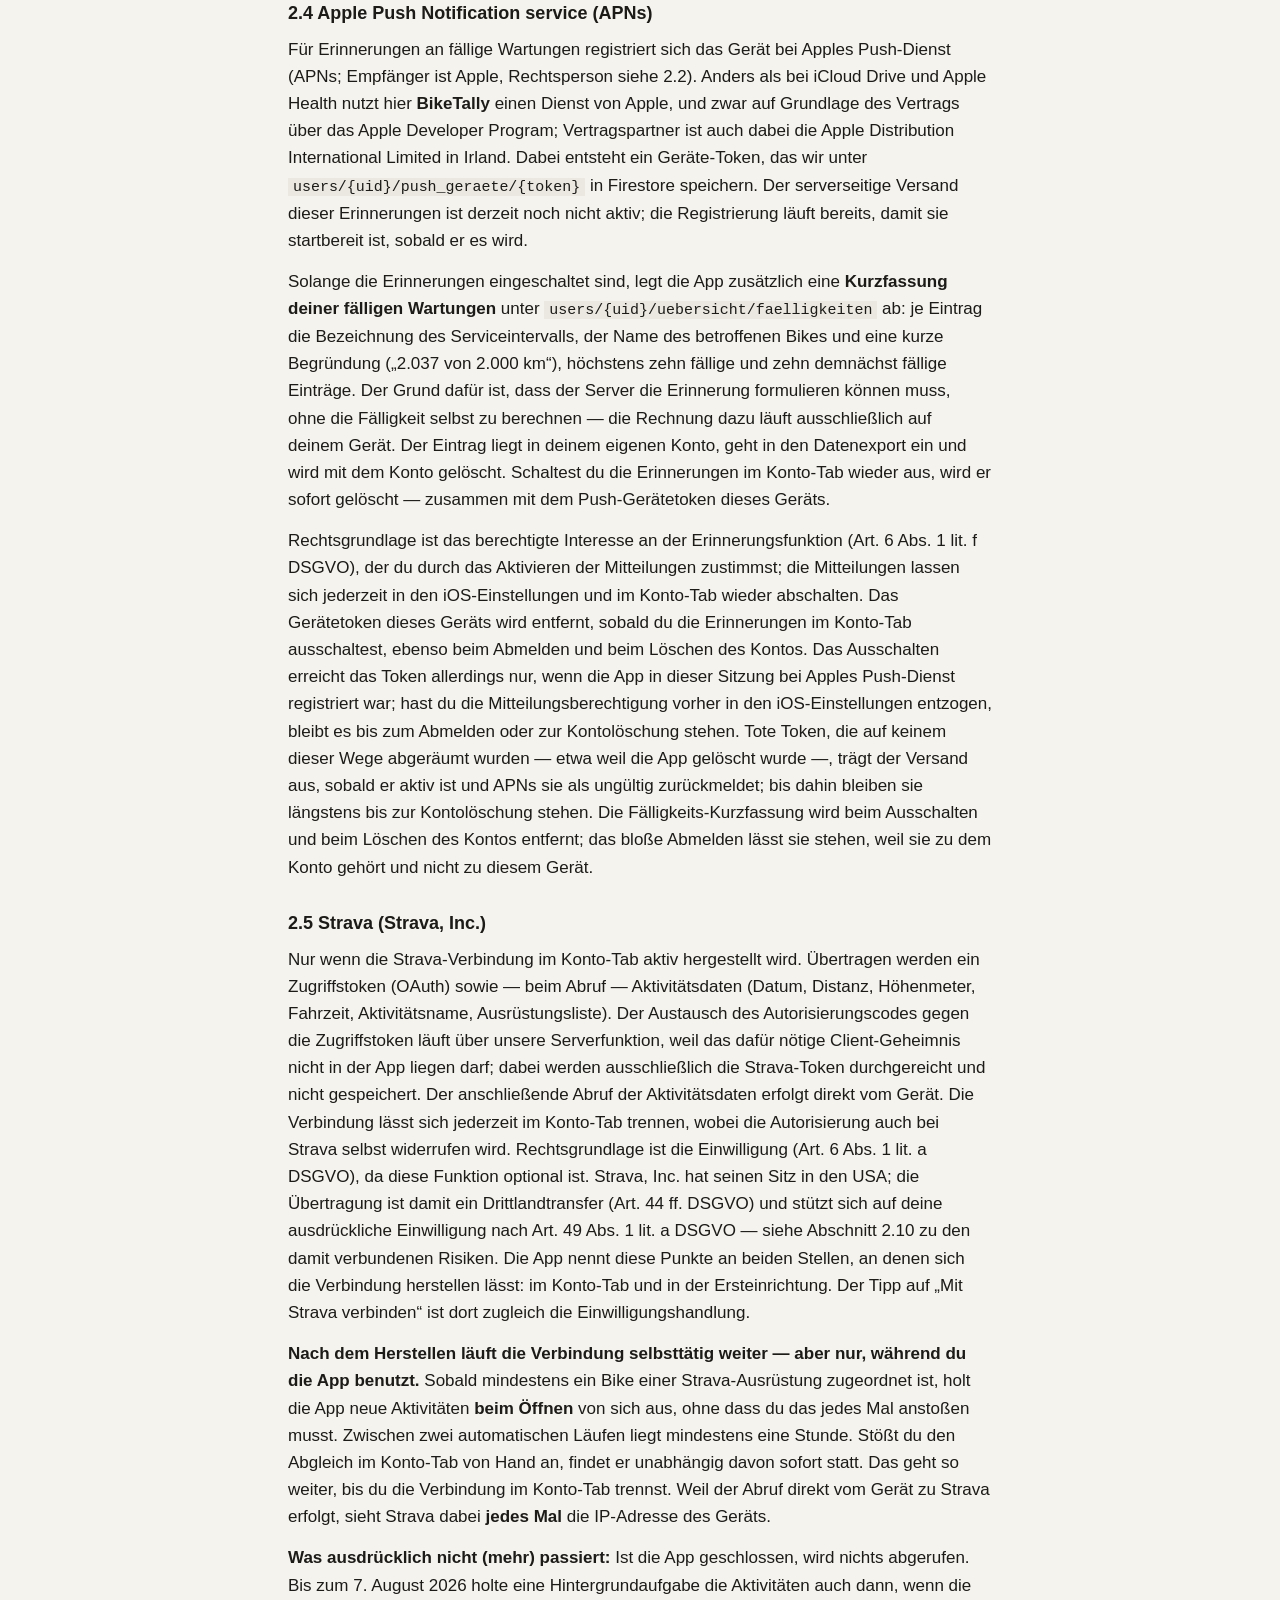
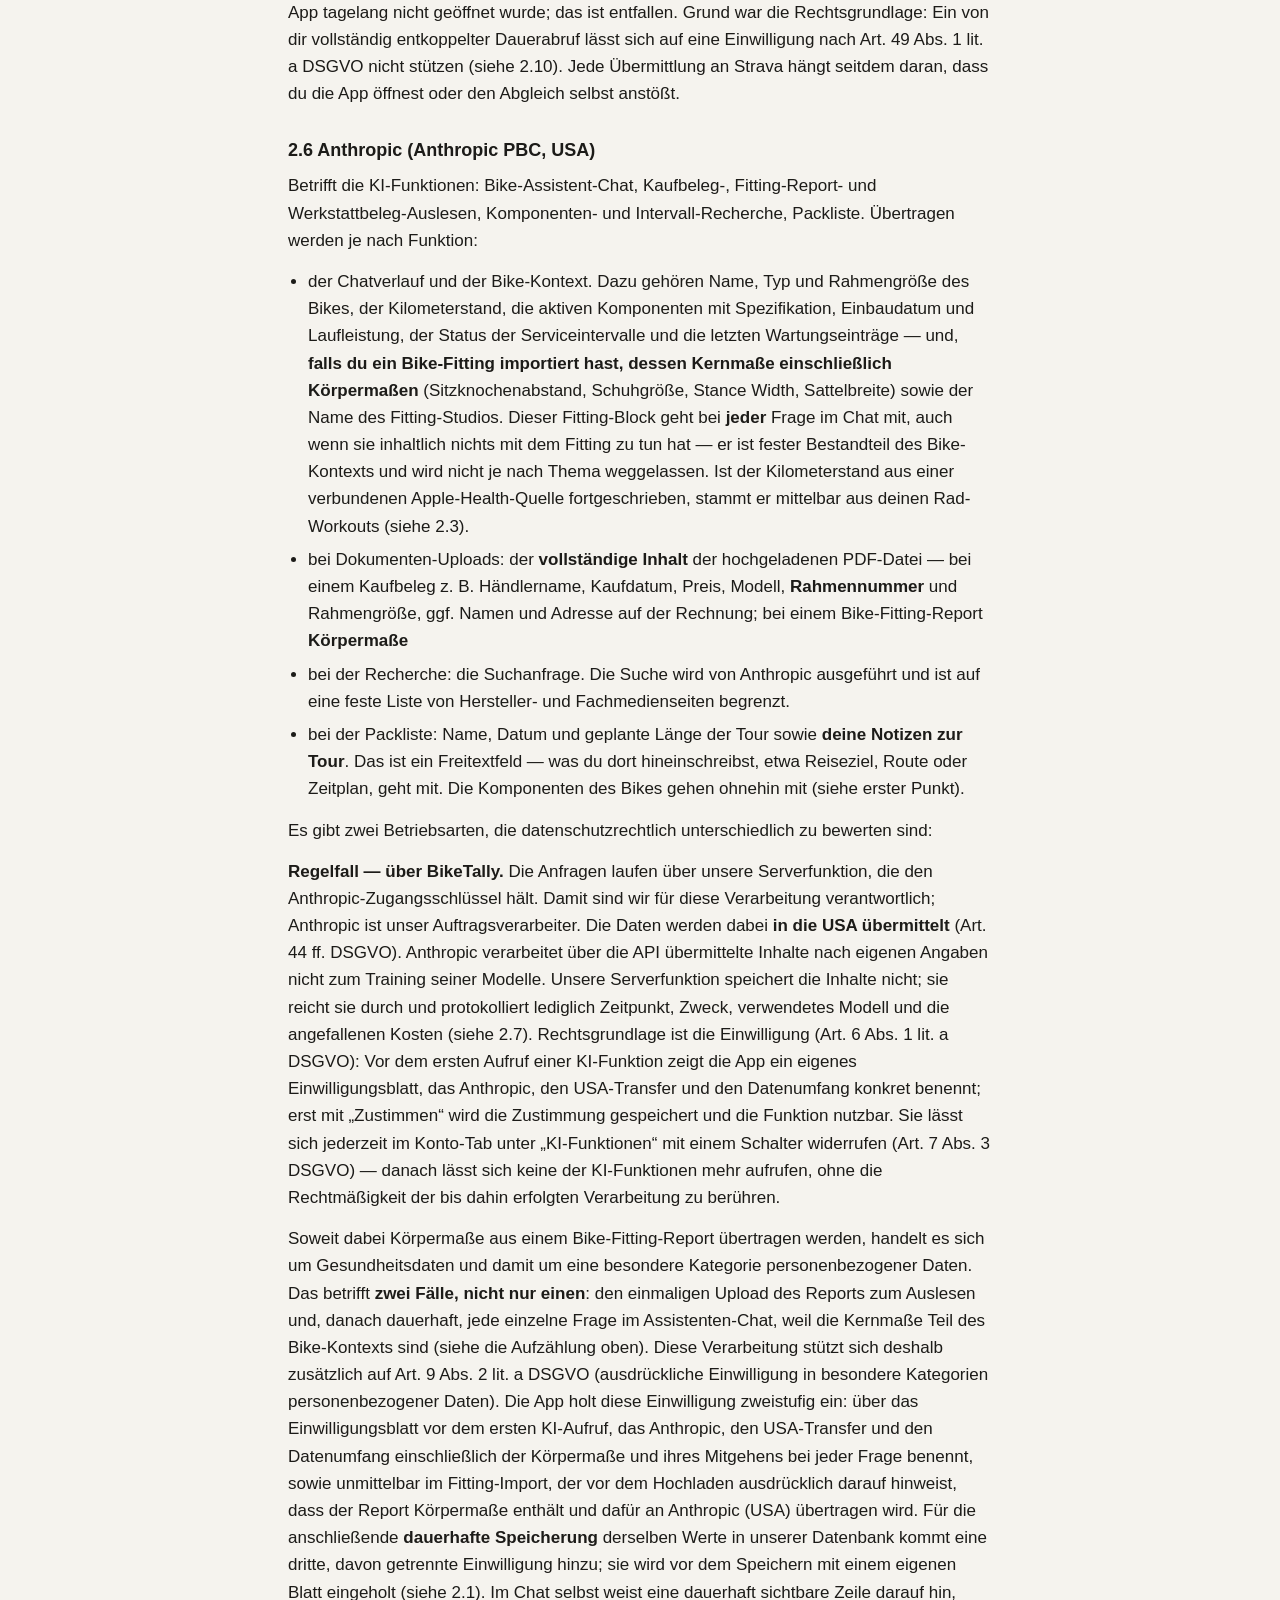
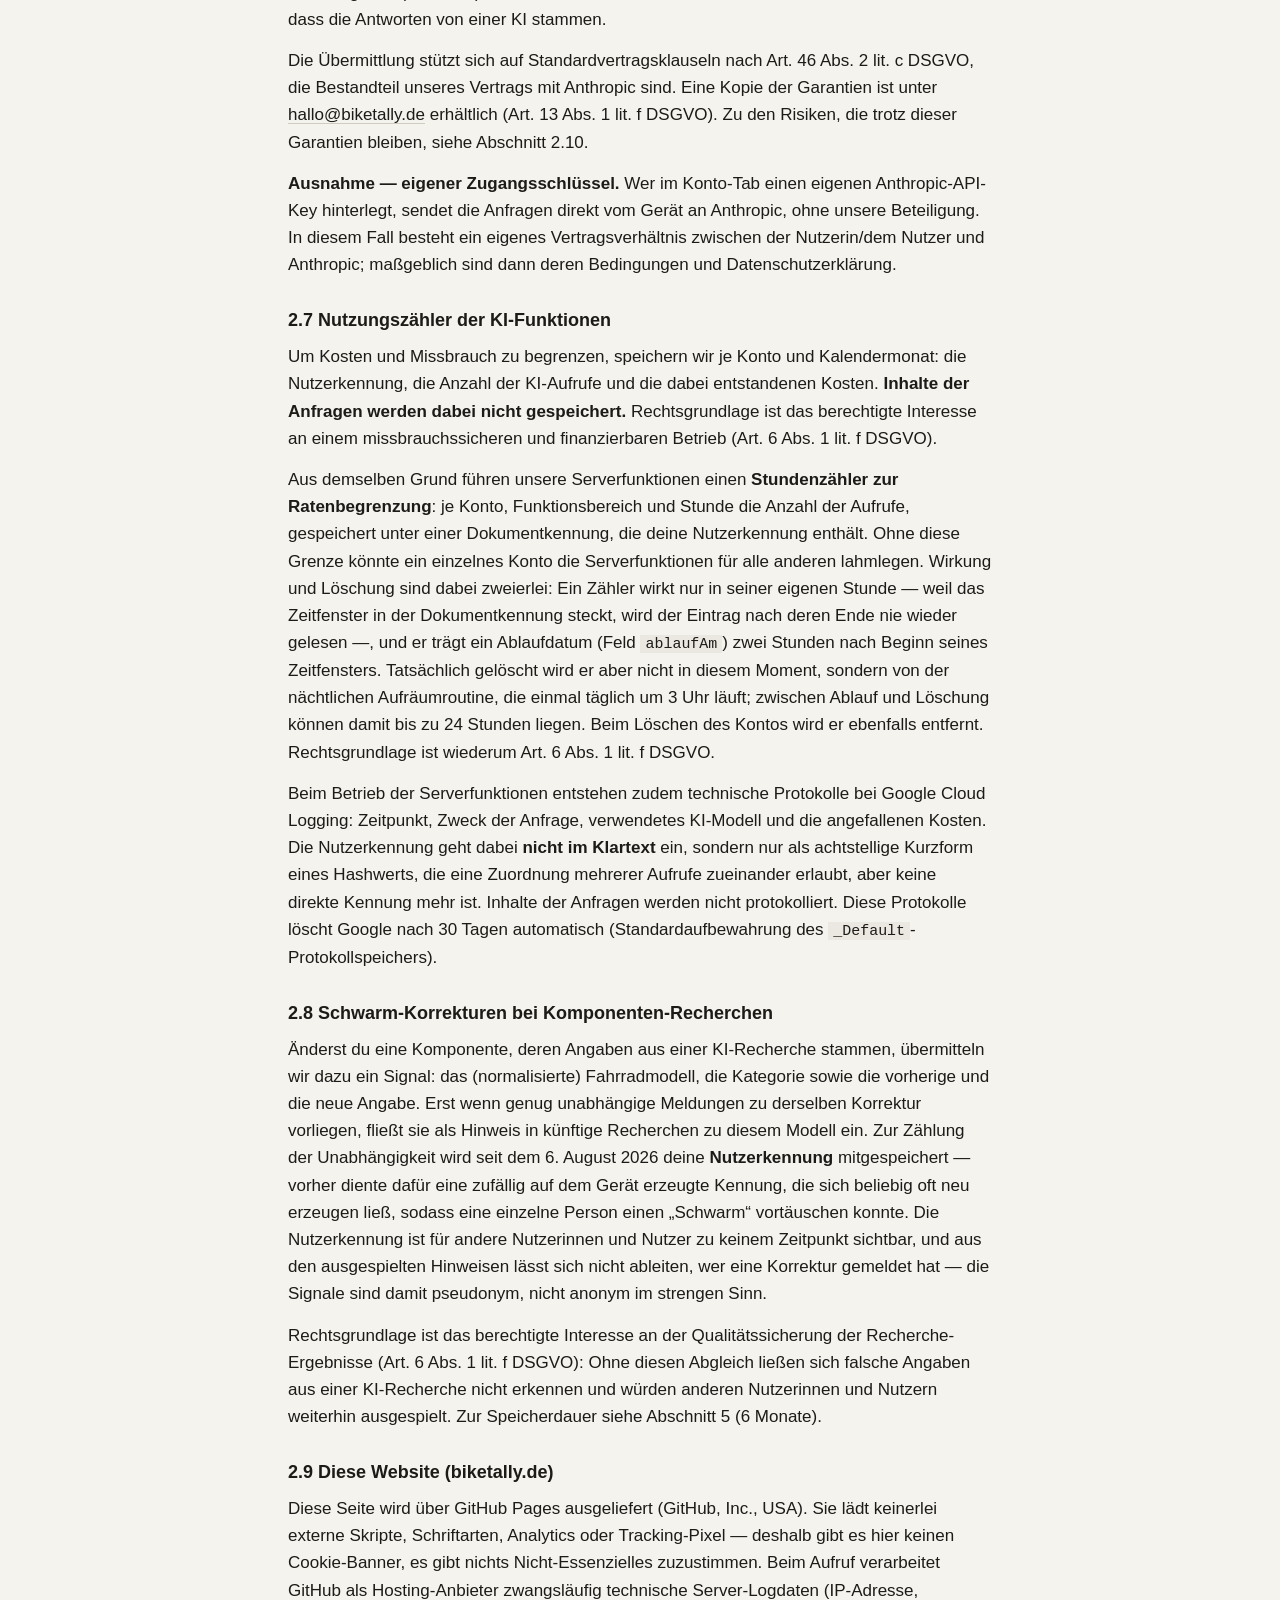
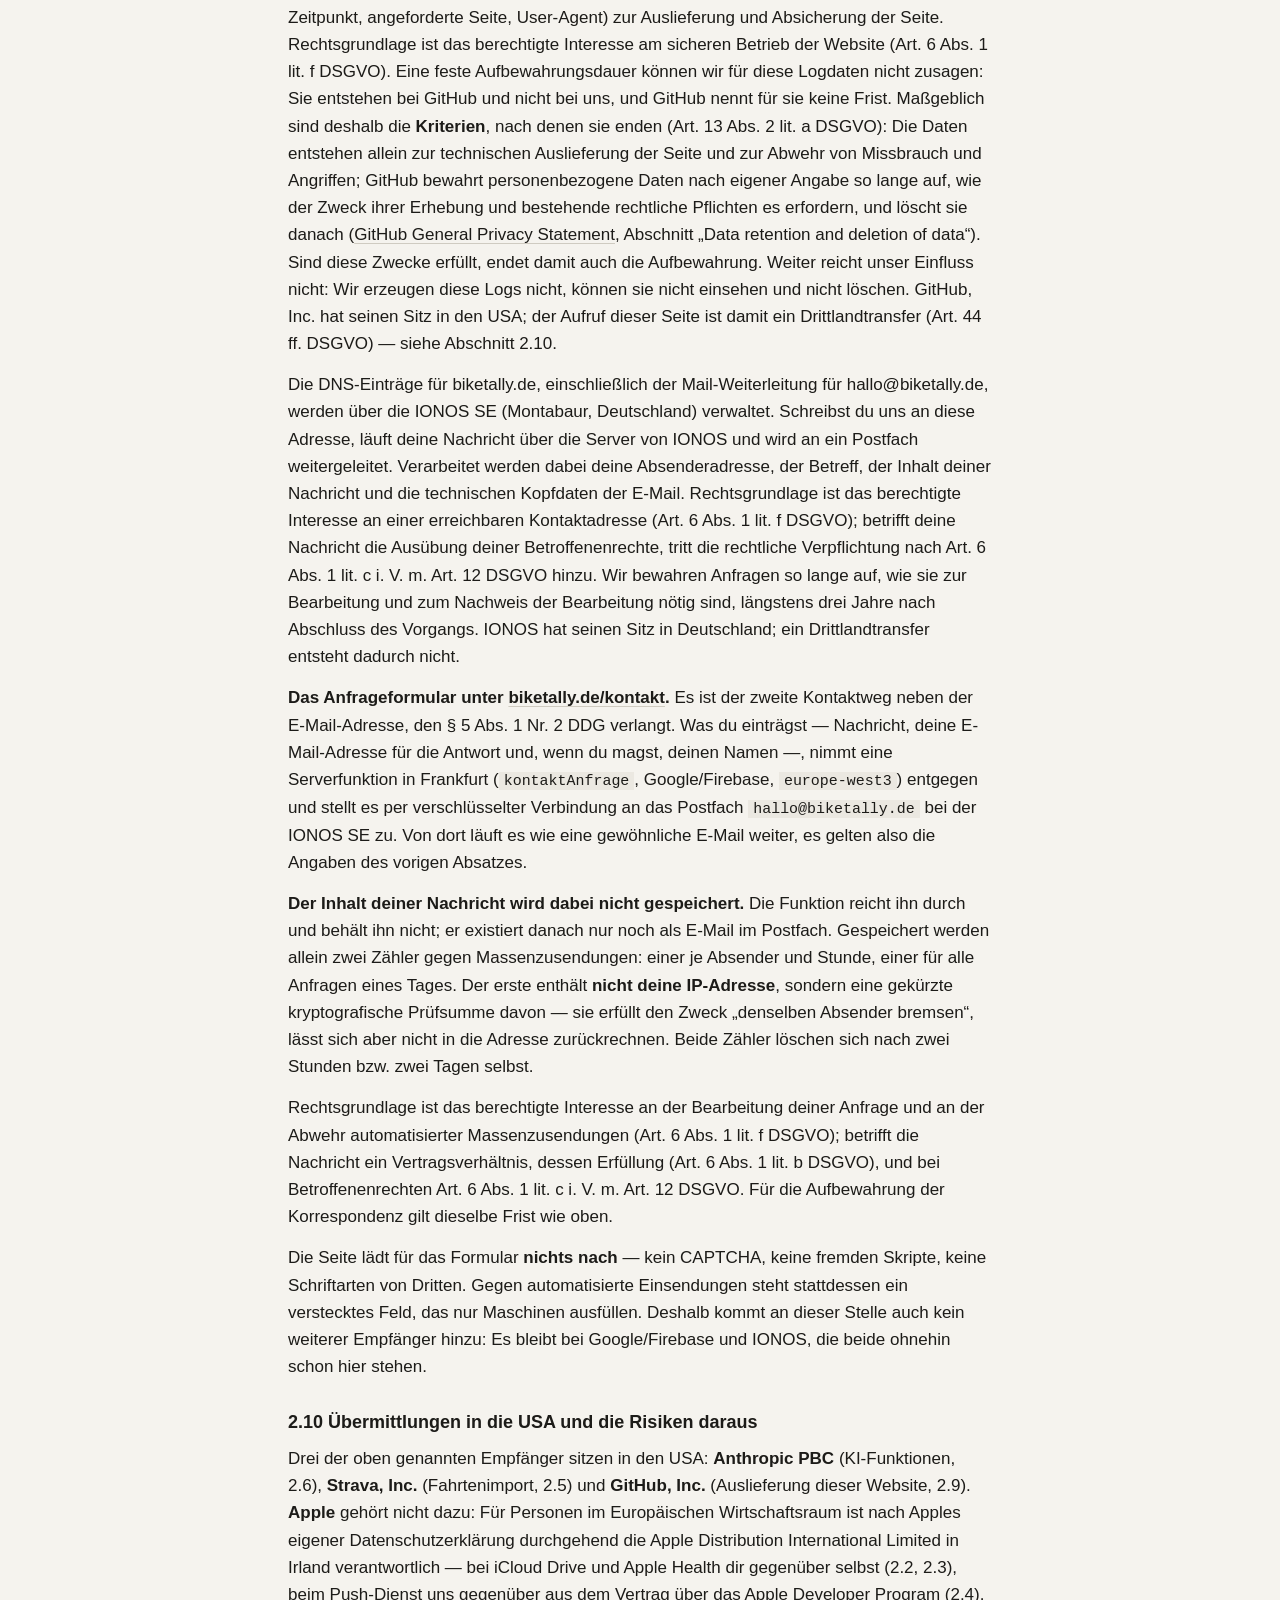
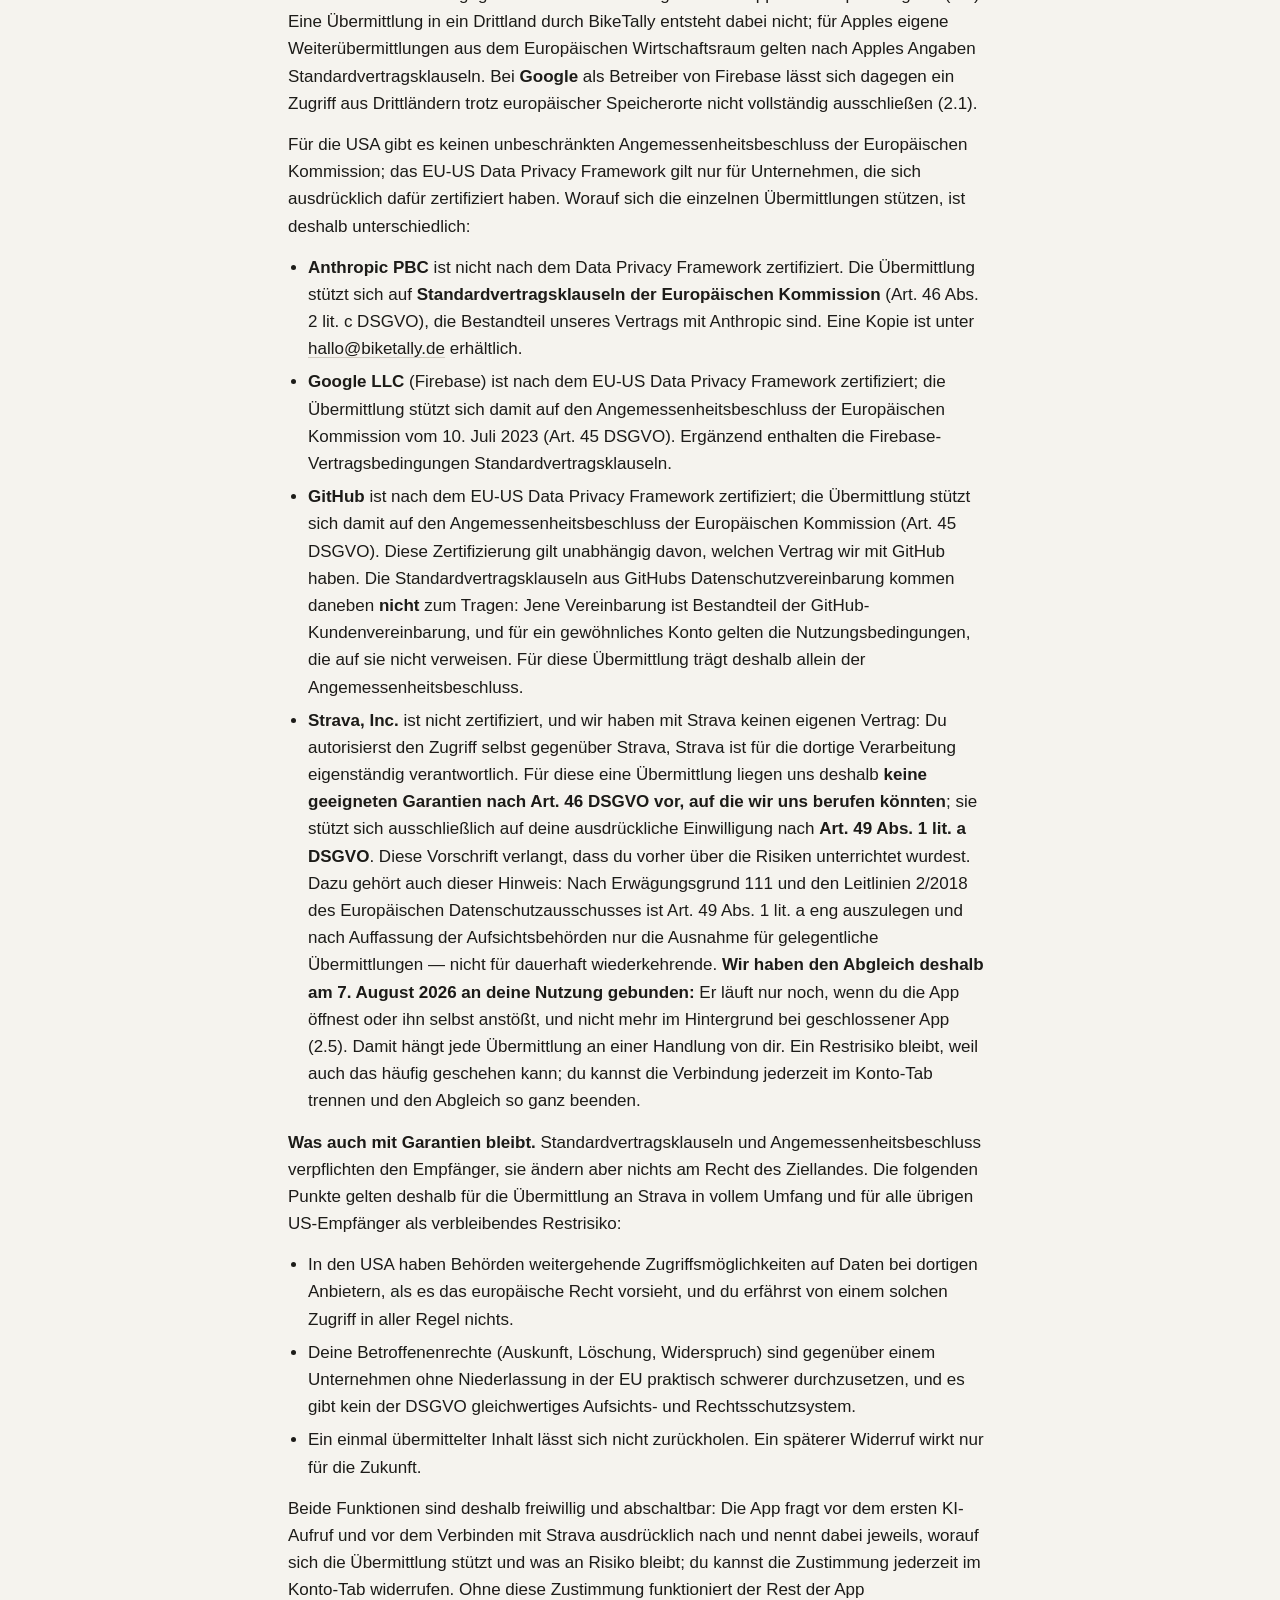
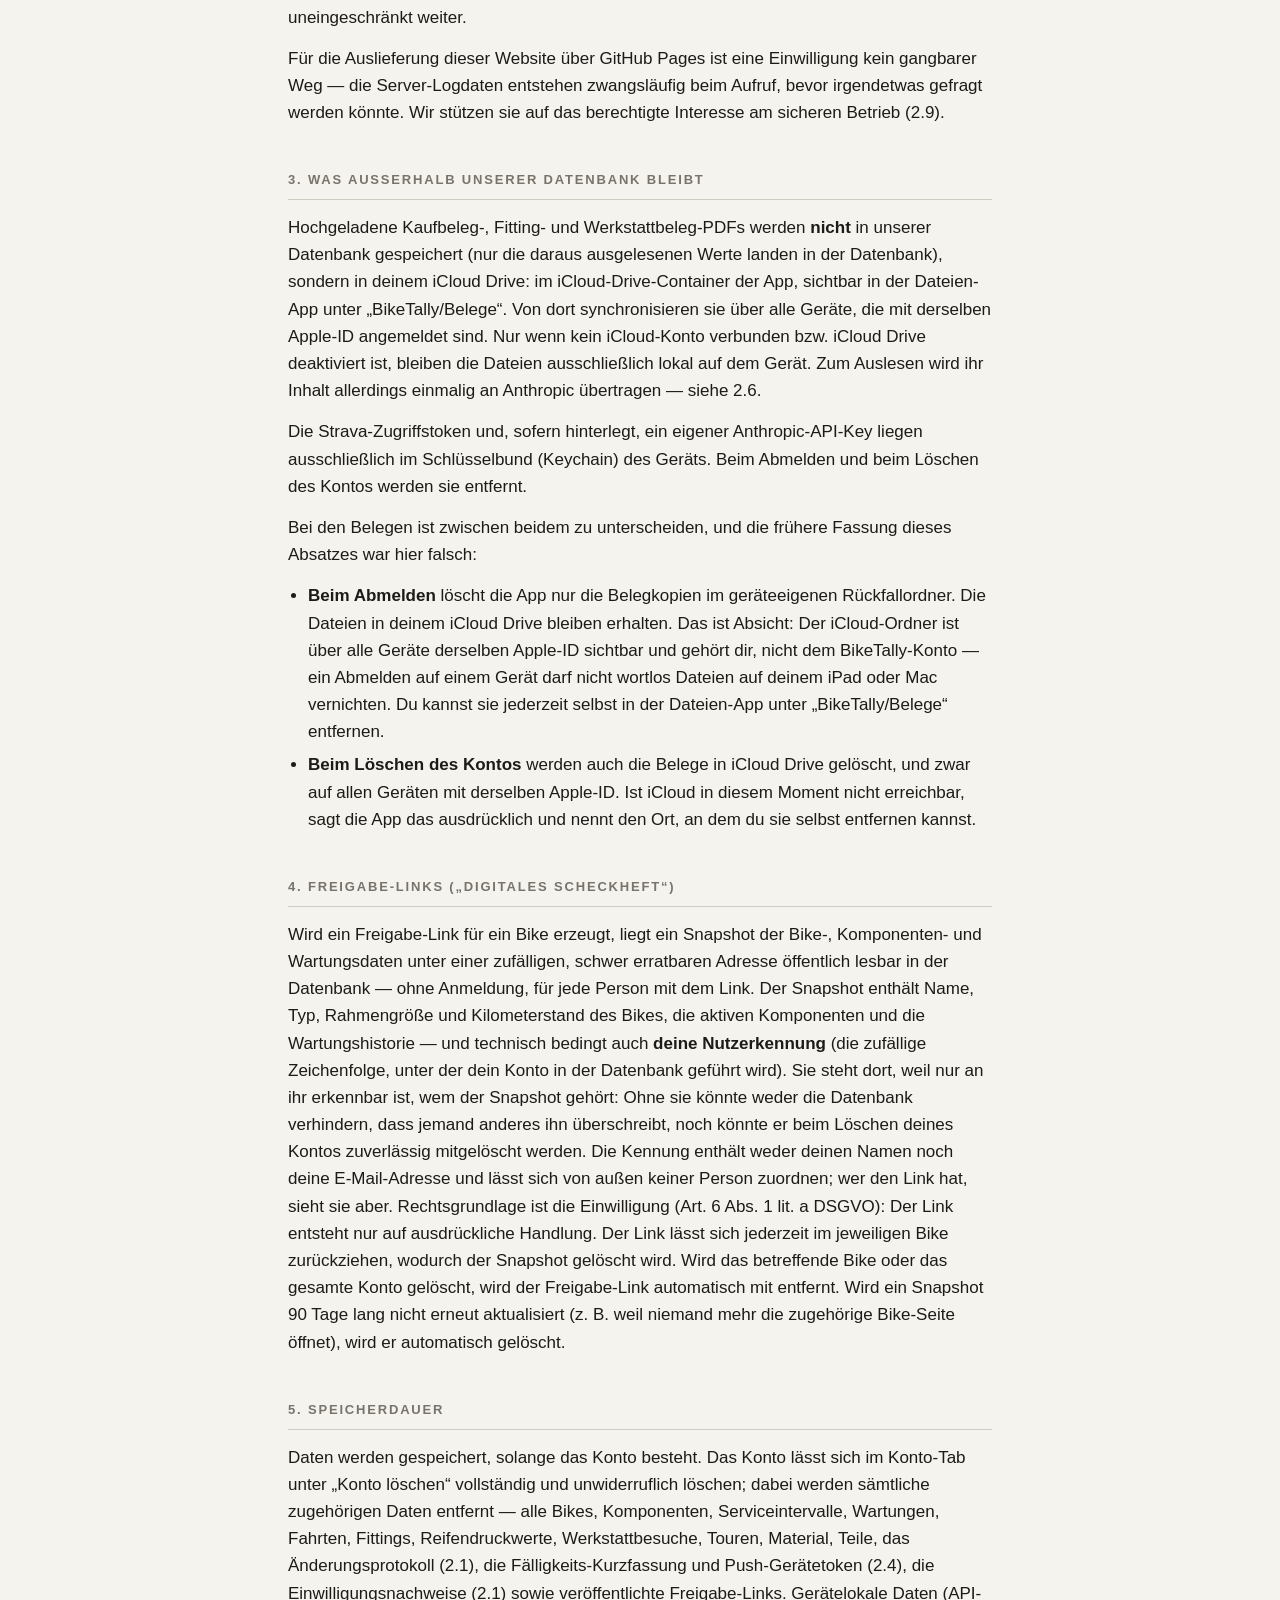
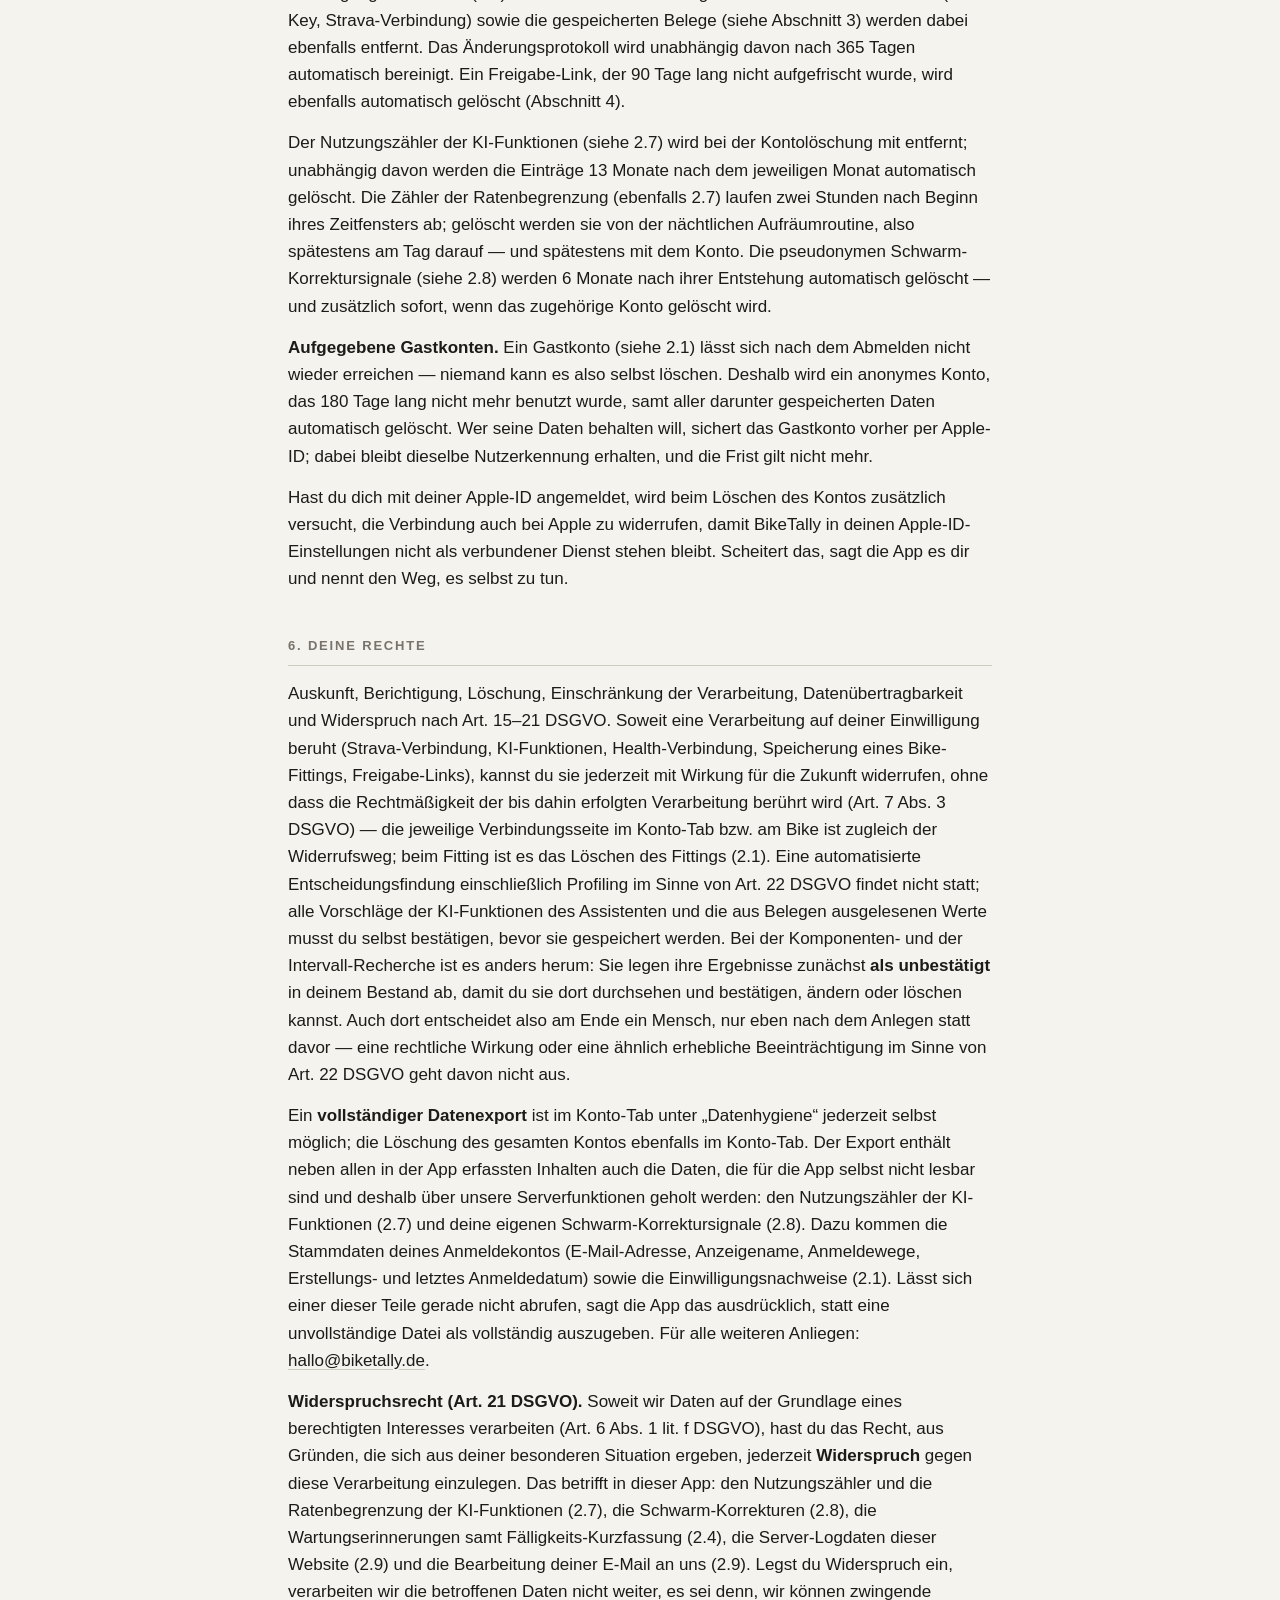
==== commit d1cdf149: "Website wieder online: Startseite, Impressum, Datenschutz, Kontaktformular Loest die Wartungsseite a" ====
--- a/datenschutz/index.html
+++ b/datenschutz/index.html
@@ -1,30 +1,771 @@
 <!DOCTYPE html>
 <html lang="de">
 <head>
-<meta charset="UTF-8">
+<meta charset="utf-8">
 <meta name="viewport" content="width=device-width, initial-scale=1">
-<meta name="robots" content="noindex">
-<title>BikeTally</title>
-<style>
-  body {
-    background: #f7f4ee;
-    color: #2a2724;
-    font-family: -apple-system, BlinkMacSystemFont, "Helvetica Neue", Arial, sans-serif;
-    display: flex;
-    align-items: center;
-    justify-content: center;
-    min-height: 100vh;
-    margin: 0;
-    text-align: center;
-    padding: 1.5rem;
-  }
-  p { max-width: 28rem; line-height: 1.5; }
-  @media (prefers-color-scheme: dark) {
-    body { background: #1c1a17; color: #ece7de; }
-  }
-</style>
+<title>Datenschutzerklärung – BikeTally</title>
+<meta name="robots" content="index, follow">
+<link rel="stylesheet" href="/stil.css">
 </head>
 <body>
-<p>BikeTally.de wird gerade überarbeitet und ist in Kürze wieder da.</p>
+<div class="blatt">
+
+<header>
+  <p class="marke">BikeTally</p>
+  <h1>Datenschutzerklärung</h1>
+</header>
+
+<h2>1. Verantwortlicher</h2>
+<p>
+  Adrian-Karol Michalik<br>
+  Karoline-Veith-Straße 21<br>
+  60486 Frankfurt am Main<br>
+  Deutschland<br>
+  E-Mail: <a href="mailto:hallo@biketally.de">hallo@biketally.de</a>
+</p>
+
+<h2>2. Welche Daten BikeTally verarbeitet und wohin sie gehen</h2>
+<p>
+  BikeTally betreibt ein eigenes, schlankes Backend (Firebase Cloud Functions, Region
+  <code>europe-west3</code>/Frankfurt). Es speichert keine Inhalte, sondern dient zwei Zwecken:
+  Es hält zwei Zugangsschlüssel (Strava, Anthropic), die aus Sicherheitsgründen nicht in der App
+  liegen dürfen, und es zählt die Nutzung der KI-Funktionen, um Missbrauch und Kosten zu
+  begrenzen. Empfänger von Daten sind:
+</p>
+
+<h3>2.1 Firebase (Google Ireland Limited)</h3>
+<p>
+  Für Anmeldung, Datenspeicherung und den Betrieb der Serverfunktionen. Verarbeitet werden: die
+  E-Mail-Adresse (bei Registrierung mit E-Mail/Passwort) bzw. die von Apple bei „Mit Apple
+  anmelden“ übermittelten Daten (Apple Distribution International Limited, Irland; siehe 2.2),
+  sowie sämtliche in der
+  App erfassten Fahrrad-, Wartungs-, Fahrten- und Kaufbelegdaten. Rechtsgrundlage ist die Vertragserfüllung (Art. 6 Abs. 1 lit. b
+  DSGVO) — ohne diese Daten funktioniert die App nicht.
+</p>
+<p>
+  Zu den erfassten Daten gehören auch die aus einem Bike-Fitting-Report ausgelesenen Werte.
+  Diese enthalten <strong>Körpermaße</strong> (etwa Sitzknochenabstand, Schuhgröße, Stance
+  Width, Sattelbreite) und sind damit Gesundheitsdaten im Sinne des Art. 9 DSGVO. Sie werden
+  nicht nur einmalig zum Auslesen an Anthropic übertragen (siehe 2.6), sondern dauerhaft in der
+  Datenbank gespeichert, damit sich der Report später in der App ansehen lässt. Für diese
+  Speicherung stützen wir uns zusätzlich auf Art. 9 Abs. 2 lit. a DSGVO (ausdrückliche
+  Einwilligung), und wir holen sie mit einem <strong>eigenen Einwilligungsblatt</strong> ein:
+  Nach dem Auslesen zeigt die App die gefundenen Werte zunächst nur an. Tippst du auf
+  „Speichern“, geht ein Blatt auf, das die Körpermaße als besondere Kategorie benennt, die
+  Bezeichnungen der Messgrößen genau dieses Reports aufzählt, Firebase als Speicherort nennt
+  (Datenbank in Belgien und den Niederlanden), auf den späteren Weg zu Anthropic bei Nutzung der
+  KI-Funktionen hinweist und den Widerruf erklärt. Erst mit „Zustimmen und speichern“ werden die
+  Werte geschrieben; bei „Ablehnen“ wird nichts gespeichert — weder die Werte in der Datenbank
+  noch die PDF. Weil jede Speicherung ein für sich abgeschlossener Vorgang ist, fragt die App vor
+  <strong>jedem</strong> Fitting erneut. Zu jeder Zustimmung speichern wir einen Nachweis mit
+  Zeitpunkt, Fassungsnummer des Textes, betroffenem Bike und den Bezeichnungen — nicht den
+  Werten — der Messgrößen (siehe unten). Ohne Fitting-Import werden keine solchen Daten
+  gespeichert; der Widerruf besteht darin, das Fitting in der App wieder zu löschen, wodurch die
+  Messwerte aus der Datenbank und die Report-PDF aus deinem iCloud Drive bzw., wenn kein
+  iCloud-Konto verbunden ist, aus dem geräteeigenen Rückfallordner entfernt werden (siehe
+  Abschnitt 3).
+</p>
+<p>
+  <strong>Änderungsprotokoll.</strong> Damit sich später nachvollziehen lässt, woher ein Wert
+  stammt, hält die App zu jedem fachlichen Vorgang einen Protokolleintrag fest: Zeitpunkt,
+  Bereich (Bike, Komponente, Wartung, Serviceintervall, Fitting, Inventar, Teil, Messung, Tour,
+  Reifendruck oder Sicherheit), Art des Vorgangs (angelegt, geändert, gelöscht), Herkunft (von
+  Hand, Assistent, Import, Strava, KI-Recherche, Werkstatt), eine kurze Beschreibung in Worten
+  sowie die Kennungen des betroffenen Objekts und Bikes. Anders als die übrigen oben genannten
+  Angaben trägt diesen Eintrag nicht die Nutzerin/der Nutzer ein, sondern die App selbst —
+  deshalb steht er hier gesondert. Zweck ist die Nachvollziehbarkeit des eigenen Datenbestands:
+  Ohne das Protokoll wäre nach einem KI-Vorschlag, einem Import oder einer Werkstattübernahme
+  nicht mehr erkennbar, welcher Wert von wem oder woher stammt. Rechtsgrundlage ist die
+  Vertragserfüllung (Art. 6 Abs. 1 lit. b DSGVO), soweit das Protokoll die zugesagte Funktion
+  „woher kommt dieser Wert?“ trägt, im Übrigen unser berechtigtes Interesse an einem
+  nachvollziehbaren und korrigierbaren Datenbestand (Art. 6 Abs. 1 lit. f DSGVO). Die Einträge
+  gehen in den Datenexport ein, werden mit dem Konto gelöscht und unabhängig davon nach 365 Tagen
+  automatisch entfernt (siehe Abschnitt 5).
+</p>
+<p>
+  Für die Einwilligungen, die diese App einholt, speichern wir zusätzlich einen Nachweis nach
+  Art. 7 Abs. 1 DSGVO: je Entscheidung Zeitpunkt, Art der Einwilligung und Fassung des Textes,
+  dem zugestimmt wurde (KI-Funktionen, Apple-Health-Verbindung, Speicherung eines Bike-Fittings).
+  Dazu kommt der Nachweis der Alterserklärung „16 oder älter“ (<code>altersbestaetigung</code> mit
+  Zeitpunkt und zugrunde gelegter Altersgrenze). Sie wird seit dem 7. August 2026 im
+  Einwilligungsblatt selbst abgegeben, nicht mehr bei der Kontoanlage — Einzelheiten in
+  Abschnitt 7. Konten aus dem Zeitraum 6.–7. August 2026 tragen den Nachweis aus der
+  Vorgängerlösung bereits. Diese Nachweise sind Teil des Kontos, gehen in den Datenexport ein und
+  werden mit dem Konto gelöscht. Rechtsgrundlage ist die rechtliche Verpflichtung zur Nachweisbarkeit
+  (Art. 6 Abs. 1 lit. c i.&nbsp;V.&nbsp;m. Art. 7 Abs. 1 DSGVO).
+</p>
+<p>
+  Ein dritter Anmeldeweg ist der Gastmodus: Dabei legt Firebase ein anonymes Konto ohne
+  E-Mail-Adresse an. Alle Daten werden ganz normal unter diesem Konto gespeichert und lassen sich
+  später per Tastendruck mit einer Apple-ID sichern (dieselbe uid bleibt erhalten). Meldest du
+  dich ohne diese Sicherung ab, verlierst du den <strong>Zugang</strong> zu diesen Daten — ein
+  anonymes Konto lässt sich danach nicht erneut anmelden. Gelöscht sind sie damit nicht: Sie
+  bleiben unter dem anonymen Konto gespeichert und werden erst dann automatisch entfernt, wenn
+  dieses Konto 180 Tage lang nicht mehr benutzt wurde (siehe Abschnitt 5). Der frühere Wortlaut
+  dieses Absatzes sagte an dieser Stelle eine sofortige Löschung zu, die nie stattfand.
+</p>
+<p>
+  Die Datenbank liegt in der europäischen Multi-Region <code>eur3</code> (Belgien und
+  Niederlande), die Serverfunktionen in <code>europe-west3</code> (Frankfurt am Main). Ein
+  Zugriff aus Drittländern durch Google als Anbieter lässt sich trotz des EU-Speicherorts nicht
+  vollständig ausschließen; siehe dazu Abschnitt 2.10.
+</p>
+<p>
+  Zur Absicherung der Serverfunktionen wird Apple App Attest (App Check) eingesetzt. Dabei
+  bestätigt das Gerät gegenüber Apple und Firebase, dass es sich um eine unveränderte
+  Installation von BikeTally handelt. Es werden dabei keine personenbezogenen Daten übertragen
+  und keine Nutzer wiedererkannt. Diese Prüfung läuft derzeit im Beobachtungsbetrieb: Anfragen
+  ohne gültigen Nachweis werden protokolliert, aber noch nicht abgewiesen — sonst würden
+  Installationen ausgesperrt, die noch keinen Nachweis mitschicken. Die Umstellung auf Abweisen
+  erfolgt, sobald die Protokolle zeigen, dass praktisch alle Anfragen einen Nachweis mitbringen.
+</p>
+
+<h3>2.2 Apple (iCloud Drive)</h3>
+<p>
+  Hochgeladene Kaufbeleg-, Fitting- und Werkstattbeleg-PDFs liegen im iCloud-Drive-Container der
+  App (Ordner „BikeTally“, in der Dateien-App sichtbar) und synchronisieren automatisch über alle
+  Geräte derselben Apple-ID. Empfänger ist damit Apple. Für Personen im Europäischen
+  Wirtschaftsraum ist nach Apples eigener Datenschutzerklärung durchgehend die <strong>Apple
+  Distribution International Limited</strong> in Irland verantwortlich — also eine Gesellschaft
+  in der Europäischen Union. Rechtsgrundlage
+  ist die Vertragserfüllung bzw. eine vorvertragliche Maßnahme (Art. 6 Abs. 1 lit. b DSGVO): Die
+  Ablage der Belege ist Teil der zugesagten Funktion. Sie liegt dabei in deinem eigenen
+  iCloud-Container, auf den der Betreiber von BikeTally keinen Zugriff hat. Näheres zu
+  Speicherort und zur Rückfallebene ohne iCloud-Konto siehe Abschnitt 3.
+</p>
+<p>
+  Für iCloud Drive und für Apple Health (2.3) heißt das zweierlei: Beides liegt in deinem
+  <strong>eigenen Apple-Umfeld</strong>, und BikeTally hat darauf keinen Zugriff. Die
+  Beleg-PDFs liegen in deinem eigenen iCloud Drive; die Health-Werte liegen im Health-Speicher
+  deines Geräts, und ob sie darüber hinaus über iCloud zwischen deinen Geräten abgeglichen
+  werden, entscheidest du selbst in den iOS-Einstellungen. Soweit Apple dabei Daten verarbeitet,
+  ist Apple dir gegenüber selbst verantwortlich. Eine Übermittlung in ein
+  Drittland durch BikeTally findet insoweit gar nicht statt. Für Apples eigene internationale
+  Weiterübermittlungen aus dem Europäischen Wirtschaftsraum gelten nach Apples Angaben
+  Standardvertragsklauseln; das ist Apples eigene Compliance und keine Garantie, auf die
+  BikeTally sich berufen würde — sie wird hier auch nicht gebraucht, weil der Vertragspartner in
+  der EU sitzt.
+</p>
+
+<h3>2.3 Apple Health (HealthKit)</h3>
+<p>
+  Optional lässt sich Apple Health im Konto-Tab als zweite Quelle für Fahrten verbinden.
+  BikeTally erhält dabei Lesezugriff auf deine Workouts und die Radstrecke – Apple Health lässt
+  keine feinere Berechtigungsauswahl zu, deshalb zeigt der iOS-Dialog „Workouts“ und nicht
+  „Rad-Workouts“. Ausgewertet werden davon ausschließlich Rad-Workouts; es wird nichts nach
+  Health zurückgeschrieben. Die gelesenen Werte verlassen das Gerät auf folgenden Wegen:
+</p>
+<ol>
+  <li>als daraus erzeugte <strong>Fahrten in Firestore</strong> – Datum, Distanz, Dauer,
+    Höhenmeter und der Name der aufzeichnenden App (siehe 2.1);</li>
+  <li>als <strong>fortgeschriebener Kilometerstand</strong> von Bike und Komponenten. Dieser
+    Wert geht bei Nutzung der KI-Funktionen an Anthropic in die USA (siehe 2.6) – die Angabe
+    stammt dann mittelbar aus deinen Rad-Workouts;</li>
+  <li>als Kilometerstand im <strong>öffentlich lesbaren Snapshot</strong>, wenn du für ein Bike
+    einen Freigabe-Link erzeugst (siehe Abschnitt 4);</li>
+  <li>mittelbar innerhalb derselben Datenbank (Empfänger also wie bei Weg 1, siehe 2.1): als
+    Eintrag im <strong>Änderungsprotokoll</strong> („Kilometerstand von … um … km erhöht,
+    N Rad-Workouts aus Apple Health“) und – nur bei eingeschalteten Wartungserinnerungen – als
+    Kilometerangabe in der <strong>Fälligkeits-Kurzfassung</strong> (siehe 2.4).</li>
+</ol>
+<p>
+  Wie bei Strava (2.5) ist auch dieses Lesen nicht einmalig: Nach dem Verbinden fragt die App die
+  Rad-Workouts selbsttätig weiter ab — beim Öffnen der App und im Hintergrund, frühestens im
+  Abstand einer Stunde —, bis du die Verbindung trennst. Ein Drittlandtransfer entsteht dadurch
+  nicht; die Wege der gelesenen Werte sind dieselben wie oben beschrieben.
+</p>
+<p>
+  Dein selbst angestoßener Datenexport (Konto-Tab → Datenhygiene) enthält diese Fahrten
+  ebenfalls, samt der Herkunftsangabe „Apple Health“; wohin die Datei geht, entscheidest du beim
+  Teilen. Wege 2 und 3 setzen jeweils eine eigene Entscheidung von dir voraus (KI-Einwilligung
+  bzw. Erzeugen eines Freigabe-Links); ohne sie bleibt es bei den Wegen 1 und 4. Die Verbindung lässt sich
+  jederzeit im Konto-Tab unter „Apple Health“ mit „Verbindung trennen“ beenden — danach werden
+  keine Workouts mehr gelesen und keine Bike-Zuordnung mehr geführt. Die iOS-Leseberechtigung
+  selbst kann nur Apple entziehen; das geht in den iOS-Einstellungen unter Datenschutz &amp;
+  Sicherheit → Health.
+  Die Health-Rohdaten selbst liegen im Health-Speicher deines Geräts; BikeTally übermittelt sie
+  nicht an Apple, sondern liest sie dort nur aus. Ob sie darüber hinaus über iCloud zwischen
+  deinen Geräten abgeglichen werden, entscheidest du in den iOS-Einstellungen; soweit Apple sie
+  dabei verarbeitet, ist Apple dir gegenüber selbst verantwortlich (Rechtsperson und Einordnung
+  siehe 2.2). Rechtsgrundlage ist die
+  Einwilligung (Art. 6 Abs. 1 lit. a DSGVO), da diese Funktion optional ist. Rad-Workouts sind
+  Gesundheitsdaten und damit eine besondere Kategorie personenbezogener Daten; die Verarbeitung
+  stützt sich deshalb zusätzlich auf Art. 9 Abs. 2 lit. a DSGVO (ausdrückliche Einwilligung in
+  besondere Kategorien personenbezogener Daten). Diese Einwilligung holt die App über ein
+  <strong>eigenes Einwilligungsblatt</strong> ein, das <strong>vor</strong> dem iOS-Systemdialog
+  erscheint. Es benennt, was gelesen wird, dass daraus dauerhafte Fahrten in der BikeTally-Cloud
+  entstehen (Firebase von Google, Datenbank in Belgien und den Niederlanden), welche weiteren
+  Wege sich daraus ergeben können (Anthropic in den USA bei Nutzung der KI-Funktionen,
+  öffentliches Scheckheft bei einem Freigabe-Link) und wie sich die Zustimmung widerrufen lässt;
+  erst mit „Zustimmen und verbinden“ geht es weiter. Zu jeder Entscheidung — Erteilen wie
+  Widerrufen — speichern wir einen Nachweis mit Zeitpunkt, den gelesenen Datentypen und der
+  Fassungsnummer des Textes (siehe 2.1). Der iOS-Systemdialog danach erteilt lediglich die
+  Leseberechtigung auf dem Gerät; er nennt keinen Empfänger dessen, was mit den Werten
+  anschließend geschieht, und kann die ausdrückliche Einwilligung nach Art. 9 Abs. 2 lit. a
+  DSGVO deshalb nicht tragen.
+</p>
+
+<h3>2.4 Apple Push Notification service (APNs)</h3>
+<p>
+  Für Erinnerungen an fällige Wartungen registriert sich das Gerät bei Apples Push-Dienst (APNs;
+  Empfänger ist Apple, Rechtsperson siehe 2.2). Anders als bei iCloud Drive und Apple Health
+  nutzt hier <strong>BikeTally</strong> einen Dienst von Apple, und zwar auf Grundlage des
+  Vertrags über das Apple Developer Program; Vertragspartner ist auch dabei die Apple
+  Distribution International Limited in Irland. Dabei entsteht ein Geräte-Token, das wir unter
+  <code>users/{uid}/push_geraete/{token}</code> in Firestore speichern. Der serverseitige Versand
+  dieser Erinnerungen ist derzeit noch nicht aktiv; die Registrierung läuft bereits, damit sie
+  startbereit ist, sobald er es wird.
+</p>
+<p>
+  Solange die Erinnerungen eingeschaltet sind, legt die App zusätzlich eine
+  <strong>Kurzfassung deiner fälligen Wartungen</strong> unter
+  <code>users/{uid}/uebersicht/faelligkeiten</code> ab: je Eintrag die Bezeichnung des
+  Serviceintervalls, der Name des betroffenen Bikes und eine kurze Begründung („2.037 von
+  2.000 km“), höchstens zehn fällige und zehn demnächst fällige Einträge. Der Grund dafür ist,
+  dass der Server die Erinnerung formulieren können muss, ohne die Fälligkeit selbst zu
+  berechnen — die Rechnung dazu läuft ausschließlich auf deinem Gerät. Der Eintrag liegt in
+  deinem eigenen Konto, geht in den Datenexport ein und wird mit dem Konto gelöscht. Schaltest
+  du die Erinnerungen im Konto-Tab wieder aus, wird er sofort gelöscht — zusammen mit dem
+  Push-Gerätetoken dieses Geräts.
+</p>
+<p>
+  Rechtsgrundlage ist das berechtigte Interesse an der Erinnerungsfunktion (Art. 6 Abs. 1 lit. f
+  DSGVO), der du durch das Aktivieren der Mitteilungen zustimmst; die Mitteilungen lassen sich
+  jederzeit in den iOS-Einstellungen und im Konto-Tab wieder abschalten. Das Gerätetoken dieses
+  Geräts wird entfernt, sobald du die Erinnerungen im Konto-Tab ausschaltest, ebenso beim
+  Abmelden und beim Löschen des Kontos. Das Ausschalten erreicht das Token allerdings nur, wenn
+  die App in dieser Sitzung bei Apples Push-Dienst registriert war; hast du die
+  Mitteilungsberechtigung vorher in den iOS-Einstellungen entzogen, bleibt es bis zum Abmelden
+  oder zur Kontolöschung stehen. Tote Token, die auf keinem dieser Wege abgeräumt
+  wurden — etwa weil die App gelöscht wurde —, trägt der Versand aus, sobald er aktiv ist und
+  APNs sie als ungültig zurückmeldet; bis dahin bleiben sie längstens bis zur Kontolöschung
+  stehen. Die Fälligkeits-Kurzfassung wird beim Ausschalten und beim Löschen des Kontos entfernt;
+  das bloße Abmelden lässt sie stehen, weil sie zu dem Konto gehört und nicht zu diesem Gerät.
+</p>
+
+<h3>2.5 Strava (Strava, Inc.)</h3>
+<p>
+  Nur wenn die Strava-Verbindung im Konto-Tab aktiv hergestellt wird. Übertragen werden ein
+  Zugriffstoken (OAuth) sowie — beim Abruf — Aktivitätsdaten (Datum, Distanz, Höhenmeter,
+  Fahrzeit, Aktivitätsname, Ausrüstungsliste). Der Austausch des Autorisierungscodes gegen die
+  Zugriffstoken läuft über unsere Serverfunktion, weil das dafür nötige Client-Geheimnis nicht in
+  der App liegen darf; dabei werden ausschließlich die Strava-Token durchgereicht und nicht
+  gespeichert. Der anschließende Abruf der Aktivitätsdaten erfolgt direkt vom Gerät. Die
+  Verbindung lässt sich jederzeit im Konto-Tab trennen, wobei die Autorisierung auch bei Strava
+  selbst widerrufen wird. Rechtsgrundlage ist die Einwilligung (Art. 6 Abs. 1 lit. a DSGVO), da
+  diese Funktion optional ist. Strava, Inc. hat seinen Sitz in den USA; die Übertragung ist damit
+  ein Drittlandtransfer (Art. 44 ff. DSGVO) und stützt sich auf deine ausdrückliche Einwilligung
+  nach Art. 49 Abs. 1 lit. a DSGVO — siehe Abschnitt 2.10 zu den damit verbundenen Risiken. Die
+  App nennt diese Punkte an beiden Stellen, an denen sich die Verbindung herstellen lässt: im
+  Konto-Tab und in der Ersteinrichtung. Der Tipp auf „Mit Strava verbinden“ ist dort zugleich die
+  Einwilligungshandlung.
+</p>
+<p>
+  <strong>Nach dem Herstellen läuft die Verbindung selbsttätig weiter — aber nur, während du die
+  App benutzt.</strong> Sobald mindestens ein Bike einer Strava-Ausrüstung zugeordnet ist, holt
+  die App neue Aktivitäten <strong>beim Öffnen</strong> von sich aus, ohne dass du das jedes Mal
+  anstoßen musst. Zwischen zwei automatischen Läufen liegt mindestens eine Stunde. Stößt du den
+  Abgleich im Konto-Tab von Hand an, findet er unabhängig davon sofort statt.
+  Das geht so weiter, bis du die Verbindung im Konto-Tab trennst. Weil der Abruf direkt vom Gerät
+  zu Strava erfolgt, sieht Strava dabei <strong>jedes Mal</strong> die IP-Adresse des Geräts.
+</p>
+<p>
+  <strong>Was ausdrücklich nicht (mehr) passiert:</strong> Ist die App geschlossen, wird nichts
+  abgerufen. Bis zum 7. August 2026 holte eine Hintergrundaufgabe die Aktivitäten auch dann, wenn
+  die App tagelang nicht geöffnet wurde; das ist entfallen. Grund war die Rechtsgrundlage: Ein von
+  dir vollständig entkoppelter Dauerabruf lässt sich auf eine Einwilligung nach Art. 49 Abs. 1
+  lit. a DSGVO nicht stützen (siehe 2.10). Jede Übermittlung an Strava hängt seitdem daran, dass
+  du die App öffnest oder den Abgleich selbst anstößt.
+</p>
+
+<h3>2.6 Anthropic (Anthropic PBC, USA)</h3>
+<p>
+  Betrifft die KI-Funktionen: Bike-Assistent-Chat, Kaufbeleg-, Fitting-Report- und
+  Werkstattbeleg-Auslesen, Komponenten- und Intervall-Recherche, Packliste. Übertragen werden je
+  nach Funktion:
+</p>
+<ul>
+  <li>
+    der Chatverlauf und der Bike-Kontext. Dazu gehören Name, Typ und Rahmengröße des Bikes, der
+    Kilometerstand, die aktiven Komponenten mit Spezifikation, Einbaudatum und Laufleistung, der
+    Status der Serviceintervalle und die letzten Wartungseinträge — und,
+    <strong>falls du ein Bike-Fitting importiert hast, dessen Kernmaße einschließlich
+    Körpermaßen</strong> (Sitzknochenabstand, Schuhgröße, Stance Width, Sattelbreite) sowie der
+    Name des Fitting-Studios. Dieser Fitting-Block geht bei <strong>jeder</strong> Frage im Chat
+    mit, auch wenn sie inhaltlich nichts mit dem Fitting zu tun hat — er ist fester Bestandteil
+    des Bike-Kontexts und wird nicht je nach Thema weggelassen. Ist der Kilometerstand aus einer
+    verbundenen Apple-Health-Quelle fortgeschrieben, stammt er mittelbar aus deinen
+    Rad-Workouts (siehe 2.3).
+  </li>
+  <li>
+    bei Dokumenten-Uploads: der <strong>vollständige Inhalt</strong> der hochgeladenen
+    PDF-Datei — bei einem Kaufbeleg z. B. Händlername, Kaufdatum, Preis, Modell,
+    <strong>Rahmennummer</strong> und Rahmengröße, ggf. Namen und Adresse auf der Rechnung; bei
+    einem Bike-Fitting-Report <strong>Körpermaße</strong>
+  </li>
+  <li>
+    bei der Recherche: die Suchanfrage. Die Suche wird von Anthropic ausgeführt und ist auf eine
+    feste Liste von Hersteller- und Fachmedienseiten begrenzt.
+  </li>
+  <li>
+    bei der Packliste: Name, Datum und geplante Länge der Tour sowie <strong>deine Notizen zur
+    Tour</strong>. Das ist ein Freitextfeld — was du dort hineinschreibst, etwa Reiseziel, Route
+    oder Zeitplan, geht mit. Die Komponenten des Bikes gehen ohnehin mit (siehe erster Punkt).
+  </li>
+</ul>
+<p>Es gibt zwei Betriebsarten, die datenschutzrechtlich unterschiedlich zu bewerten sind:</p>
+<p>
+  <strong>Regelfall — über BikeTally.</strong> Die Anfragen laufen über unsere Serverfunktion,
+  die den Anthropic-Zugangsschlüssel hält. Damit sind wir für diese Verarbeitung verantwortlich;
+  Anthropic ist unser Auftragsverarbeiter. Die Daten werden dabei <strong>in die USA
+  übermittelt</strong> (Art. 44 ff. DSGVO). Anthropic verarbeitet über die API übermittelte
+  Inhalte nach eigenen Angaben nicht zum Training seiner Modelle. Unsere Serverfunktion speichert
+  die Inhalte nicht; sie reicht sie durch und protokolliert lediglich Zeitpunkt, Zweck,
+  verwendetes Modell und die angefallenen Kosten (siehe 2.7). Rechtsgrundlage ist die
+  Einwilligung (Art. 6 Abs. 1 lit. a DSGVO): Vor dem ersten Aufruf einer KI-Funktion zeigt die
+  App ein eigenes Einwilligungsblatt, das Anthropic, den USA-Transfer und den Datenumfang konkret
+  benennt; erst mit „Zustimmen“ wird die Zustimmung gespeichert und die Funktion nutzbar. Sie
+  lässt sich jederzeit im Konto-Tab unter „KI-Funktionen“ mit einem Schalter widerrufen
+  (Art. 7 Abs. 3 DSGVO) — danach lässt sich keine der KI-Funktionen mehr aufrufen, ohne die
+  Rechtmäßigkeit der bis dahin erfolgten Verarbeitung zu berühren.
+</p>
+<p>
+  Soweit dabei Körpermaße aus einem Bike-Fitting-Report übertragen werden, handelt es sich um
+  Gesundheitsdaten und damit um eine besondere Kategorie personenbezogener Daten. Das betrifft
+  <strong>zwei Fälle, nicht nur einen</strong>: den einmaligen Upload des Reports zum Auslesen
+  und, danach dauerhaft, jede einzelne Frage im Assistenten-Chat, weil die Kernmaße Teil des
+  Bike-Kontexts sind (siehe die Aufzählung oben). Diese Verarbeitung stützt sich deshalb
+  zusätzlich auf Art. 9 Abs. 2 lit. a DSGVO (ausdrückliche Einwilligung in besondere Kategorien
+  personenbezogener Daten). Die App holt diese Einwilligung zweistufig ein: über das
+  Einwilligungsblatt vor dem ersten KI-Aufruf, das Anthropic, den USA-Transfer und den
+  Datenumfang einschließlich der Körpermaße und ihres Mitgehens bei jeder Frage benennt, sowie
+  unmittelbar im Fitting-Import, der vor dem Hochladen ausdrücklich darauf hinweist, dass der
+  Report Körpermaße enthält und dafür an Anthropic (USA) übertragen wird. Für die anschließende
+  <strong>dauerhafte Speicherung</strong> derselben Werte in unserer Datenbank kommt eine dritte,
+  davon getrennte Einwilligung hinzu; sie wird vor dem Speichern mit einem eigenen Blatt
+  eingeholt (siehe 2.1). Im Chat selbst weist eine dauerhaft sichtbare Zeile darauf hin, dass die
+  Antworten von einer KI stammen.
+</p>
+<p>
+  Die Übermittlung stützt sich auf Standardvertragsklauseln nach Art. 46 Abs. 2 lit. c DSGVO,
+  die Bestandteil unseres Vertrags mit Anthropic sind. Eine Kopie der Garantien ist unter
+  <a href="mailto:hallo@biketally.de">hallo@biketally.de</a> erhältlich
+  (Art. 13 Abs. 1 lit. f DSGVO). Zu den Risiken, die trotz dieser Garantien bleiben, siehe
+  Abschnitt 2.10.
+</p>
+<p>
+  <strong>Ausnahme — eigener Zugangsschlüssel.</strong> Wer im Konto-Tab einen eigenen
+  Anthropic-API-Key hinterlegt, sendet die Anfragen direkt vom Gerät an Anthropic, ohne unsere
+  Beteiligung. In diesem Fall besteht ein eigenes Vertragsverhältnis zwischen der Nutzerin/dem
+  Nutzer und Anthropic; maßgeblich sind dann deren Bedingungen und Datenschutzerklärung.
+</p>
+
+<h3>2.7 Nutzungszähler der KI-Funktionen</h3>
+<p>
+  Um Kosten und Missbrauch zu begrenzen, speichern wir je Konto und Kalendermonat: die
+  Nutzerkennung, die Anzahl der KI-Aufrufe und die dabei entstandenen Kosten. <strong>Inhalte der
+  Anfragen werden dabei nicht gespeichert.</strong> Rechtsgrundlage ist das berechtigte Interesse
+  an einem missbrauchssicheren und finanzierbaren Betrieb (Art. 6 Abs. 1 lit. f DSGVO).
+</p>
+<p>
+  Aus demselben Grund führen unsere Serverfunktionen einen <strong>Stundenzähler zur
+  Ratenbegrenzung</strong>: je Konto, Funktionsbereich und Stunde die Anzahl der Aufrufe,
+  gespeichert unter einer Dokumentkennung, die deine Nutzerkennung enthält. Ohne diese Grenze
+  könnte ein einzelnes Konto die Serverfunktionen für alle anderen lahmlegen. Wirkung und
+  Löschung sind dabei zweierlei: Ein Zähler wirkt nur in seiner eigenen Stunde — weil das
+  Zeitfenster in der Dokumentkennung steckt, wird der Eintrag nach deren Ende nie wieder
+  gelesen —, und er trägt ein Ablaufdatum (Feld <code>ablaufAm</code>) zwei Stunden nach Beginn
+  seines Zeitfensters. Tatsächlich gelöscht wird er aber nicht in diesem Moment, sondern von der
+  nächtlichen Aufräumroutine, die einmal täglich um 3 Uhr läuft; zwischen Ablauf und Löschung
+  können damit bis zu 24 Stunden liegen. Beim Löschen des Kontos wird er ebenfalls entfernt.
+  Rechtsgrundlage ist wiederum Art. 6 Abs. 1 lit. f DSGVO.
+</p>
+<p>
+  Beim Betrieb der Serverfunktionen entstehen zudem technische Protokolle bei Google Cloud
+  Logging: Zeitpunkt, Zweck der Anfrage, verwendetes KI-Modell und die angefallenen Kosten. Die
+  Nutzerkennung geht dabei <strong>nicht im Klartext</strong> ein, sondern nur als achtstellige
+  Kurzform eines Hashwerts, die eine Zuordnung mehrerer Aufrufe zueinander erlaubt, aber keine
+  direkte Kennung mehr ist. Inhalte der Anfragen werden nicht protokolliert. Diese Protokolle
+  löscht Google nach 30 Tagen automatisch (Standardaufbewahrung des
+  <code>_Default</code>-Protokollspeichers).
+</p>
+
+<h3>2.8 Schwarm-Korrekturen bei Komponenten-Recherchen</h3>
+<p>
+  Änderst du eine Komponente, deren Angaben aus einer KI-Recherche stammen, übermitteln wir dazu
+  ein Signal: das (normalisierte) Fahrradmodell, die Kategorie sowie die vorherige und
+  die neue Angabe. Erst wenn genug unabhängige Meldungen zu derselben Korrektur vorliegen, fließt
+  sie als Hinweis in künftige Recherchen zu diesem Modell ein. Zur Zählung der Unabhängigkeit
+  wird seit dem 6. August 2026 deine <strong>Nutzerkennung</strong> mitgespeichert — vorher diente
+  dafür eine zufällig auf dem Gerät erzeugte Kennung, die sich beliebig oft neu erzeugen ließ,
+  sodass eine einzelne Person einen „Schwarm“ vortäuschen konnte. Die Nutzerkennung ist für
+  andere Nutzerinnen und Nutzer zu keinem Zeitpunkt sichtbar, und aus den ausgespielten Hinweisen
+  lässt sich nicht ableiten, wer eine Korrektur gemeldet hat — die Signale sind damit pseudonym,
+  nicht anonym im strengen Sinn.
+</p>
+<p>
+  Rechtsgrundlage ist das berechtigte Interesse an der Qualitätssicherung der
+  Recherche-Ergebnisse (Art. 6 Abs. 1 lit. f DSGVO): Ohne diesen Abgleich ließen sich falsche
+  Angaben aus einer KI-Recherche nicht erkennen und würden anderen Nutzerinnen und Nutzern
+  weiterhin ausgespielt. Zur Speicherdauer siehe Abschnitt 5 (6 Monate).
+</p>
+
+<h3>2.9 Diese Website (biketally.de)</h3>
+<p>
+  Diese Seite wird über GitHub Pages ausgeliefert (GitHub, Inc., USA). Sie lädt keinerlei
+  externe Skripte, Schriftarten, Analytics oder Tracking-Pixel — deshalb gibt es hier keinen
+  Cookie-Banner, es gibt nichts Nicht-Essenzielles zuzustimmen. Beim Aufruf verarbeitet GitHub
+  als Hosting-Anbieter zwangsläufig technische Server-Logdaten (IP-Adresse, Zeitpunkt,
+  angeforderte Seite, User-Agent) zur Auslieferung und Absicherung der Seite. Rechtsgrundlage
+  ist das berechtigte Interesse am sicheren Betrieb der Website (Art. 6 Abs. 1 lit. f DSGVO).
+  Eine feste Aufbewahrungsdauer können wir für diese Logdaten nicht zusagen: Sie entstehen bei
+  GitHub und nicht bei uns, und GitHub nennt für sie keine Frist. Maßgeblich sind deshalb die
+  <strong>Kriterien</strong>, nach denen sie enden (Art. 13 Abs. 2 lit. a DSGVO): Die Daten
+  entstehen allein zur technischen Auslieferung der Seite und zur Abwehr von Missbrauch und
+  Angriffen; GitHub bewahrt personenbezogene Daten nach eigener Angabe so lange auf, wie der
+  Zweck ihrer Erhebung und bestehende rechtliche Pflichten es erfordern, und löscht sie danach
+  (<a href="https://docs.github.com/site-policy/privacy-policies/github-general-privacy-statement" rel="noopener noreferrer">GitHub
+  General Privacy Statement</a>, Abschnitt „Data retention and deletion of data“). Sind diese
+  Zwecke erfüllt, endet damit auch die Aufbewahrung. Weiter reicht unser Einfluss nicht: Wir
+  erzeugen diese Logs nicht, können sie nicht einsehen und nicht löschen. GitHub, Inc. hat seinen
+  Sitz in den USA; der Aufruf dieser Seite ist damit ein Drittlandtransfer (Art. 44 ff. DSGVO) —
+  siehe Abschnitt 2.10.
+</p>
+<p>
+  Die DNS-Einträge für biketally.de, einschließlich der Mail-Weiterleitung für
+  hallo@biketally.de, werden über die IONOS SE (Montabaur, Deutschland) verwaltet. Schreibst du
+  uns an diese Adresse, läuft deine Nachricht über die Server von IONOS und wird an ein Postfach
+  weitergeleitet. Verarbeitet werden dabei deine Absenderadresse, der Betreff, der Inhalt deiner
+  Nachricht und die technischen Kopfdaten der E-Mail. Rechtsgrundlage ist das berechtigte
+  Interesse an einer erreichbaren Kontaktadresse (Art. 6 Abs. 1 lit. f DSGVO); betrifft deine
+  Nachricht die Ausübung deiner Betroffenenrechte, tritt die rechtliche Verpflichtung nach
+  Art. 6 Abs. 1 lit. c i.&nbsp;V.&nbsp;m. Art. 12 DSGVO hinzu. Wir bewahren Anfragen so lange
+  auf, wie sie zur Bearbeitung und zum Nachweis der Bearbeitung nötig sind, längstens drei Jahre
+  nach Abschluss des Vorgangs. IONOS hat seinen Sitz in Deutschland; ein Drittlandtransfer
+  entsteht dadurch nicht.
+</p>
+<p>
+  <strong>Das Anfrageformular unter <a href="/kontakt">biketally.de/kontakt</a>.</strong> Es ist
+  der zweite Kontaktweg neben der E-Mail-Adresse, den § 5 Abs. 1 Nr. 2 DDG verlangt. Was du
+  einträgst — Nachricht, deine E-Mail-Adresse für die Antwort und, wenn du magst, deinen Namen —,
+  nimmt eine Serverfunktion in Frankfurt (<code>kontaktAnfrage</code>, Google/Firebase,
+  <code>europe-west3</code>) entgegen und stellt es per verschlüsselter Verbindung an das Postfach
+  <code>hallo@biketally.de</code> bei der IONOS SE zu. Von dort läuft es wie eine gewöhnliche
+  E-Mail weiter, es gelten also die Angaben des vorigen Absatzes.
+</p>
+<p>
+  <strong>Der Inhalt deiner Nachricht wird dabei nicht gespeichert.</strong> Die Funktion reicht
+  ihn durch und behält ihn nicht; er existiert danach nur noch als E-Mail im Postfach. Gespeichert
+  werden allein zwei Zähler gegen Massenzusendungen: einer je Absender und Stunde, einer für alle
+  Anfragen eines Tages. Der erste enthält <strong>nicht deine IP-Adresse</strong>, sondern eine
+  gekürzte kryptografische Prüfsumme davon — sie erfüllt den Zweck „denselben Absender bremsen“,
+  lässt sich aber nicht in die Adresse zurückrechnen. Beide Zähler löschen sich nach zwei Stunden
+  bzw. zwei Tagen selbst.
+</p>
+<p>
+  Rechtsgrundlage ist das berechtigte Interesse an der Bearbeitung deiner Anfrage und an der
+  Abwehr automatisierter Massenzusendungen (Art. 6 Abs. 1 lit. f DSGVO); betrifft die Nachricht
+  ein Vertragsverhältnis, dessen Erfüllung (Art. 6 Abs. 1 lit. b DSGVO), und bei
+  Betroffenenrechten Art. 6 Abs. 1 lit. c i.&nbsp;V.&nbsp;m. Art. 12 DSGVO. Für die Aufbewahrung
+  der Korrespondenz gilt dieselbe Frist wie oben.
+</p>
+<p>
+  Die Seite lädt für das Formular <strong>nichts nach</strong> — kein CAPTCHA, keine fremden
+  Skripte, keine Schriftarten von Dritten. Gegen automatisierte Einsendungen steht stattdessen ein
+  verstecktes Feld, das nur Maschinen ausfüllen. Deshalb kommt an dieser Stelle auch kein weiterer
+  Empfänger hinzu: Es bleibt bei Google/Firebase und IONOS, die beide ohnehin schon hier stehen.
+</p>
+
+<h3>2.10 Übermittlungen in die USA und die Risiken daraus</h3>
+<p>
+  Drei der oben genannten Empfänger sitzen in den USA: <strong>Anthropic PBC</strong>
+  (KI-Funktionen, 2.6), <strong>Strava, Inc.</strong> (Fahrtenimport, 2.5) und
+  <strong>GitHub, Inc.</strong> (Auslieferung dieser Website, 2.9). <strong>Apple</strong>
+  gehört nicht dazu: Für Personen im Europäischen Wirtschaftsraum ist nach Apples eigener
+  Datenschutzerklärung durchgehend die Apple Distribution International Limited in Irland
+  verantwortlich — bei iCloud Drive und Apple Health dir gegenüber selbst (2.2, 2.3), beim
+  Push-Dienst uns gegenüber aus dem Vertrag über das Apple Developer Program (2.4). Eine
+  Übermittlung in ein Drittland durch BikeTally entsteht dabei nicht; für Apples eigene
+  Weiterübermittlungen aus dem Europäischen Wirtschaftsraum gelten nach Apples Angaben
+  Standardvertragsklauseln. Bei <strong>Google</strong> als
+  Betreiber von Firebase lässt sich dagegen ein Zugriff aus Drittländern trotz europäischer
+  Speicherorte nicht vollständig ausschließen (2.1).
+</p>
+<p>
+  Für die USA gibt es keinen unbeschränkten Angemessenheitsbeschluss der Europäischen
+  Kommission; das EU-US Data Privacy Framework gilt nur für Unternehmen, die sich ausdrücklich
+  dafür zertifiziert haben. Worauf sich die einzelnen Übermittlungen stützen, ist deshalb
+  unterschiedlich:
+</p>
+<ul>
+  <li><strong>Anthropic PBC</strong> ist nicht nach dem Data Privacy Framework zertifiziert.
+    Die Übermittlung stützt sich auf <strong>Standardvertragsklauseln der Europäischen
+    Kommission</strong> (Art. 46 Abs. 2 lit. c DSGVO), die Bestandteil unseres Vertrags mit
+    Anthropic sind. Eine Kopie ist unter
+    <a href="mailto:hallo@biketally.de">hallo@biketally.de</a> erhältlich.</li>
+  <li><strong>Google LLC</strong> (Firebase) ist nach dem EU-US Data Privacy Framework
+    zertifiziert; die Übermittlung stützt sich damit auf den Angemessenheitsbeschluss der
+    Europäischen Kommission vom 10. Juli 2023 (Art. 45 DSGVO). Ergänzend enthalten die
+    Firebase-Vertragsbedingungen Standardvertragsklauseln.</li>
+  <li><strong>GitHub</strong> ist nach dem EU-US Data Privacy Framework zertifiziert; die
+    Übermittlung stützt sich damit auf den Angemessenheitsbeschluss der Europäischen Kommission
+    (Art. 45 DSGVO). Diese Zertifizierung gilt unabhängig davon, welchen Vertrag wir mit GitHub
+    haben. Die Standardvertragsklauseln aus GitHubs Datenschutzvereinbarung kommen daneben
+    <strong>nicht</strong> zum Tragen: Jene Vereinbarung ist Bestandteil der
+    GitHub-Kundenvereinbarung, und für ein gewöhnliches Konto gelten die Nutzungsbedingungen,
+    die auf sie nicht verweisen. Für diese Übermittlung trägt deshalb allein der
+    Angemessenheitsbeschluss.</li>
+  <li><strong>Strava, Inc.</strong> ist nicht zertifiziert, und wir haben mit Strava keinen
+    eigenen Vertrag: Du autorisierst den Zugriff selbst gegenüber Strava, Strava ist für die
+    dortige Verarbeitung eigenständig verantwortlich. Für diese eine Übermittlung liegen uns
+    deshalb <strong>keine geeigneten Garantien nach Art. 46 DSGVO vor, auf die wir uns berufen
+    könnten</strong>; sie stützt sich ausschließlich auf deine ausdrückliche Einwilligung nach
+    <strong>Art. 49 Abs. 1 lit. a DSGVO</strong>. Diese Vorschrift verlangt, dass du vorher
+    über die Risiken unterrichtet wurdest. Dazu gehört auch dieser Hinweis: Nach
+    Erwägungsgrund 111 und den Leitlinien 2/2018 des Europäischen Datenschutzausschusses ist
+    Art. 49 Abs. 1 lit. a eng auszulegen und nach Auffassung der Aufsichtsbehörden nur die
+    Ausnahme für gelegentliche Übermittlungen — nicht für dauerhaft wiederkehrende.
+    <strong>Wir haben den Abgleich deshalb am 7. August 2026 an deine Nutzung gebunden:</strong>
+    Er läuft nur noch, wenn du die App öffnest oder ihn selbst anstößt, und nicht mehr im
+    Hintergrund bei geschlossener App (2.5). Damit hängt jede Übermittlung an einer Handlung von
+    dir. Ein Restrisiko bleibt, weil auch das häufig geschehen kann; du kannst die Verbindung
+    jederzeit im Konto-Tab trennen und den Abgleich so ganz beenden.</li>
+</ul>
+<p>
+  <strong>Was auch mit Garantien bleibt.</strong> Standardvertragsklauseln und
+  Angemessenheitsbeschluss verpflichten den Empfänger, sie ändern aber nichts am Recht des
+  Ziellandes. Die folgenden Punkte gelten deshalb für die Übermittlung an Strava in vollem
+  Umfang und für alle übrigen US-Empfänger als verbleibendes Restrisiko:
+</p>
+<ul>
+  <li>In den USA haben Behörden weitergehende Zugriffsmöglichkeiten auf Daten bei dortigen
+    Anbietern, als es das europäische Recht vorsieht, und du erfährst von einem solchen
+    Zugriff in aller Regel nichts.</li>
+  <li>Deine Betroffenenrechte (Auskunft, Löschung, Widerspruch) sind gegenüber einem
+    Unternehmen ohne Niederlassung in der EU praktisch schwerer durchzusetzen, und es gibt kein
+    der DSGVO gleichwertiges Aufsichts- und Rechtsschutzsystem.</li>
+  <li>Ein einmal übermittelter Inhalt lässt sich nicht zurückholen. Ein späterer Widerruf wirkt
+    nur für die Zukunft.</li>
+</ul>
+<p>
+  Beide Funktionen sind deshalb freiwillig und abschaltbar: Die App fragt vor dem ersten
+  KI-Aufruf und vor dem Verbinden mit Strava ausdrücklich nach und nennt dabei jeweils, worauf
+  sich die Übermittlung stützt und was an Risiko bleibt; du kannst die Zustimmung jederzeit im
+  Konto-Tab widerrufen. Ohne diese Zustimmung
+  funktioniert der Rest der App uneingeschränkt weiter.
+</p>
+<p>
+  Für die Auslieferung dieser Website über GitHub Pages ist eine Einwilligung kein gangbarer
+  Weg — die Server-Logdaten entstehen zwangsläufig beim Aufruf, bevor irgendetwas gefragt werden
+  könnte. Wir stützen sie auf das berechtigte Interesse am sicheren Betrieb (2.9).
+</p>
+
+<h2>3. Was außerhalb unserer Datenbank bleibt</h2>
+<p>
+  Hochgeladene Kaufbeleg-, Fitting- und Werkstattbeleg-PDFs werden <strong>nicht</strong> in
+  unserer Datenbank gespeichert (nur die daraus ausgelesenen Werte landen in der Datenbank),
+  sondern in deinem iCloud Drive: im iCloud-Drive-Container der App, sichtbar in der Dateien-App
+  unter „BikeTally/Belege“. Von dort synchronisieren sie über alle Geräte, die mit derselben
+  Apple-ID angemeldet sind. Nur wenn kein iCloud-Konto verbunden bzw. iCloud Drive deaktiviert
+  ist, bleiben die Dateien ausschließlich lokal auf dem Gerät. Zum Auslesen wird ihr Inhalt
+  allerdings einmalig an Anthropic übertragen — siehe 2.6.
+</p>
+<p>
+  Die Strava-Zugriffstoken und, sofern hinterlegt, ein eigener Anthropic-API-Key liegen
+  ausschließlich im Schlüsselbund (Keychain) des Geräts. Beim Abmelden und beim Löschen des
+  Kontos werden sie entfernt.
+</p>
+<p>
+  Bei den Belegen ist zwischen beidem zu unterscheiden, und die frühere Fassung dieses Absatzes
+  war hier falsch:
+</p>
+<ul>
+  <li><strong>Beim Abmelden</strong> löscht die App nur die Belegkopien im geräteeigenen
+    Rückfallordner. Die Dateien in deinem iCloud Drive bleiben erhalten. Das ist Absicht: Der
+    iCloud-Ordner ist über alle Geräte derselben Apple-ID sichtbar und gehört dir, nicht dem
+    BikeTally-Konto — ein Abmelden auf einem Gerät darf nicht wortlos Dateien auf deinem iPad
+    oder Mac vernichten. Du kannst sie jederzeit selbst in der Dateien-App unter
+    „BikeTally/Belege“ entfernen.</li>
+  <li><strong>Beim Löschen des Kontos</strong> werden auch die Belege in iCloud Drive gelöscht,
+    und zwar auf allen Geräten mit derselben Apple-ID. Ist iCloud in diesem Moment nicht
+    erreichbar, sagt die App das ausdrücklich und nennt den Ort, an dem du sie selbst entfernen
+    kannst.</li>
+</ul>
+
+<h2>4. Freigabe-Links („Digitales Scheckheft“)</h2>
+<p>
+  Wird ein Freigabe-Link für ein Bike erzeugt, liegt ein Snapshot der Bike-, Komponenten- und
+  Wartungsdaten unter einer zufälligen, schwer erratbaren Adresse öffentlich lesbar in der
+  Datenbank — ohne Anmeldung, für jede Person mit dem Link. Der Snapshot enthält Name, Typ,
+  Rahmengröße und Kilometerstand des Bikes, die aktiven Komponenten und die Wartungshistorie —
+  und technisch bedingt auch <strong>deine Nutzerkennung</strong> (die zufällige Zeichenfolge,
+  unter der dein Konto in der Datenbank geführt wird). Sie steht dort, weil nur an ihr erkennbar
+  ist, wem der Snapshot gehört: Ohne sie könnte weder die Datenbank verhindern, dass jemand
+  anderes ihn überschreibt, noch könnte er beim Löschen deines Kontos zuverlässig mitgelöscht
+  werden. Die Kennung enthält weder deinen Namen noch deine E-Mail-Adresse und lässt sich von
+  außen keiner Person zuordnen; wer den Link hat, sieht sie aber.
+  Rechtsgrundlage ist die Einwilligung
+  (Art. 6 Abs. 1 lit. a DSGVO): Der Link entsteht nur auf ausdrückliche Handlung. Der Link lässt
+  sich jederzeit im jeweiligen Bike zurückziehen, wodurch der Snapshot gelöscht wird. Wird das
+  betreffende Bike oder das gesamte Konto gelöscht, wird der Freigabe-Link automatisch mit
+  entfernt. Wird ein Snapshot 90 Tage lang nicht erneut aktualisiert (z. B. weil niemand mehr die
+  zugehörige Bike-Seite öffnet), wird er automatisch gelöscht.
+</p>
+
+<h2>5. Speicherdauer</h2>
+<p>
+  Daten werden gespeichert, solange das Konto besteht. Das Konto lässt sich im Konto-Tab unter
+  „Konto löschen“ vollständig und unwiderruflich löschen; dabei werden sämtliche zugehörigen
+  Daten entfernt — alle Bikes, Komponenten, Serviceintervalle, Wartungen, Fahrten, Fittings,
+  Reifendruckwerte, Werkstattbesuche, Touren, Material, Teile, das Änderungsprotokoll (2.1), die
+  Fälligkeits-Kurzfassung und Push-Gerätetoken (2.4), die Einwilligungsnachweise (2.1) sowie
+  veröffentlichte Freigabe-Links. Gerätelokale Daten (API-Key, Strava-Verbindung) sowie die
+  gespeicherten Belege (siehe Abschnitt 3) werden dabei ebenfalls entfernt. Das
+  Änderungsprotokoll wird unabhängig davon nach 365 Tagen automatisch bereinigt. Ein
+  Freigabe-Link, der 90 Tage lang nicht aufgefrischt wurde, wird ebenfalls automatisch gelöscht
+  (Abschnitt 4).
+</p>
+<p>
+  Der Nutzungszähler der KI-Funktionen (siehe 2.7) wird bei der Kontolöschung mit entfernt;
+  unabhängig davon werden die Einträge 13 Monate nach dem jeweiligen Monat automatisch gelöscht.
+  Die Zähler der Ratenbegrenzung (ebenfalls 2.7) laufen zwei Stunden nach Beginn ihres
+  Zeitfensters ab; gelöscht werden sie von der nächtlichen Aufräumroutine, also spätestens am
+  Tag darauf — und spätestens mit dem Konto. Die pseudonymen
+  Schwarm-Korrektursignale (siehe 2.8) werden 6 Monate nach ihrer Entstehung automatisch
+  gelöscht — und zusätzlich sofort, wenn das zugehörige Konto gelöscht wird.
+</p>
+<p>
+  <strong>Aufgegebene Gastkonten.</strong> Ein Gastkonto (siehe 2.1) lässt sich nach dem
+  Abmelden nicht wieder erreichen — niemand kann es also selbst löschen. Deshalb wird ein
+  anonymes Konto, das 180 Tage lang nicht mehr benutzt wurde, samt aller darunter gespeicherten
+  Daten automatisch gelöscht. Wer seine Daten behalten will, sichert das Gastkonto vorher per
+  Apple-ID; dabei bleibt dieselbe Nutzerkennung erhalten, und die Frist gilt nicht mehr.
+</p>
+<p>
+  Hast du dich mit deiner Apple-ID angemeldet, wird beim Löschen des Kontos zusätzlich versucht,
+  die Verbindung auch bei Apple zu widerrufen, damit BikeTally in deinen
+  Apple-ID-Einstellungen nicht als verbundener Dienst stehen bleibt. Scheitert das, sagt die App
+  es dir und nennt den Weg, es selbst zu tun.
+</p>
+
+<h2>6. Deine Rechte</h2>
+<p>
+  Auskunft, Berichtigung, Löschung, Einschränkung der Verarbeitung, Datenübertragbarkeit und
+  Widerspruch nach Art. 15–21 DSGVO. Soweit eine Verarbeitung auf deiner Einwilligung beruht
+  (Strava-Verbindung, KI-Funktionen, Health-Verbindung, Speicherung eines Bike-Fittings,
+  Freigabe-Links), kannst du sie jederzeit mit Wirkung für die Zukunft widerrufen, ohne dass die
+  Rechtmäßigkeit der bis dahin erfolgten Verarbeitung berührt wird (Art. 7 Abs. 3 DSGVO) — die
+  jeweilige Verbindungsseite im Konto-Tab bzw. am Bike ist zugleich der Widerrufsweg; beim
+  Fitting ist es das Löschen des Fittings (2.1). Eine automatisierte Entscheidungsfindung
+  einschließlich Profiling im Sinne von Art. 22 DSGVO findet nicht statt; alle Vorschläge der
+  KI-Funktionen des Assistenten und die aus Belegen ausgelesenen Werte musst du selbst
+  bestätigen, bevor sie gespeichert werden. Bei der Komponenten- und der Intervall-Recherche ist
+  es anders herum: Sie legen ihre Ergebnisse zunächst <strong>als unbestätigt</strong> in deinem
+  Bestand ab, damit du sie dort durchsehen und bestätigen, ändern oder löschen kannst. Auch dort
+  entscheidet also am Ende ein Mensch, nur eben nach dem Anlegen statt davor — eine rechtliche
+  Wirkung oder eine ähnlich erhebliche Beeinträchtigung im Sinne von Art. 22 DSGVO geht davon
+  nicht aus.
+</p>
+<p>
+  Ein <strong>vollständiger Datenexport</strong> ist im Konto-Tab unter „Datenhygiene“ jederzeit
+  selbst möglich; die Löschung des gesamten Kontos ebenfalls im Konto-Tab. Der Export enthält
+  neben allen in der App erfassten Inhalten auch die Daten, die für die App selbst nicht lesbar
+  sind und deshalb über unsere Serverfunktionen geholt werden: den Nutzungszähler der
+  KI-Funktionen (2.7) und deine eigenen Schwarm-Korrektursignale (2.8). Dazu kommen die
+  Stammdaten deines Anmeldekontos (E-Mail-Adresse, Anzeigename, Anmeldewege, Erstellungs- und
+  letztes Anmeldedatum) sowie die Einwilligungsnachweise (2.1). Lässt sich einer dieser Teile
+  gerade nicht abrufen, sagt die App das ausdrücklich, statt eine unvollständige Datei als
+  vollständig auszugeben. Für alle weiteren Anliegen:
+  <a href="mailto:hallo@biketally.de">hallo@biketally.de</a>.
+</p>
+<p>
+  <strong>Widerspruchsrecht (Art. 21 DSGVO).</strong> Soweit wir Daten auf der Grundlage eines
+  berechtigten Interesses verarbeiten (Art. 6 Abs. 1 lit. f DSGVO), hast du das Recht, aus
+  Gründen, die sich aus deiner besonderen Situation ergeben, jederzeit
+  <strong>Widerspruch</strong> gegen diese Verarbeitung einzulegen. Das betrifft in dieser App:
+  den Nutzungszähler und die Ratenbegrenzung der KI-Funktionen (2.7), die Schwarm-Korrekturen
+  (2.8), die Wartungserinnerungen samt Fälligkeits-Kurzfassung (2.4), die Server-Logdaten dieser
+  Website (2.9) und die Bearbeitung deiner E-Mail an uns (2.9). Legst du Widerspruch ein,
+  verarbeiten wir die betroffenen Daten nicht weiter, es sei denn, wir können zwingende
+  schutzwürdige Gründe nachweisen, die deine Interessen überwiegen. Der Widerspruch ist formfrei
+  und genügt als E-Mail an <a href="mailto:hallo@biketally.de">hallo@biketally.de</a>. Für
+  Direktwerbung findet keine Verarbeitung statt — BikeTally versendet keine Werbung.
+</p>
+<p>
+  Beschwerderecht besteht bei der zuständigen Aufsichtsbehörde; für Frankfurt am Main ist das
+  der Hessische Beauftragte für Datenschutz und Informationsfreiheit (HBDI),
+  Gustav-Stresemann-Ring 1, 65189 Wiesbaden.
+</p>
+
+<h2>7. Kinder</h2>
+<p>
+  BikeTally richtet sich nicht an Kinder unter 16 Jahren. Der Grund ist nicht der Inhalt,
+  sondern die Rechtsgrundlage: Die optionalen Funktionen dieser App (KI-Funktionen,
+  Apple-Health-Verbindung, Freigabe-Links) beruhen auf einer Einwilligung, und nach Art. 8
+  Abs. 1 DSGVO kann eine Person unter 16 Jahren eine solche Einwilligung in Deutschland nicht
+  wirksam allein erteilen — dafür bräuchte es die Zustimmung der Erziehungsberechtigten.
+</p>
+<p>
+  <strong>Wir fragen das Alter dort, wo es darauf ankommt.</strong> Bevor du zum ersten Mal einer
+  der einwilligungsbasierten Funktionen zustimmst, erscheint im Einwilligungsblatt zusätzlich die
+  Erklärung „Ich bin 16 Jahre oder älter“. Ohne sie lässt sich die Einwilligung nicht erteilen;
+  mit ihr gilt sie für die übrigen Einwilligungsblätter mit, du wirst also <strong>genau
+  einmal</strong> gefragt.
+</p>
+<p>
+  <strong>Für den Kern der App brauchst du diese Erklärung nicht.</strong> Bikes, Komponenten,
+  Serviceintervalle und die Wartungshistorie beruhen nicht auf einer Einwilligung, sondern auf der
+  Erfüllung des Nutzungsverhältnisses (Art. 6 Abs. 1 lit. b DSGVO). Wer die App nur als Scheckheft
+  benutzt, sieht die Frage nie. Genau daran krankte die Vorgängerlösung: Vom 6. bis zum 7. August
+  2026 stand die Bestätigung im Anmeldeschirm und sperrte alle drei Wege zu einem Konto — also
+  auch die Nutzungen, für die Art. 8 DSGVO überhaupt nicht einschlägig ist.
+</p>
+<p>
+  <strong>Was diese Erklärung ist und was nicht.</strong> Sie ist eine Selbstauskunft, die mit
+  nichts abgeglichen wird, und sie ersetzt keine Altersverifikation. Eine echte Altersprüfung
+  würde deutlich mehr Daten erheben als die App sonst braucht. Sie ist das, was uns bei einer
+  kostenlosen App ohne Ausweisprüfung als „angemessene Anstrengung“ nach Art. 8 Abs. 2 DSGVO
+  verhältnismäßig erscheint — nicht mehr. Erfahren wir, dass ein Konto von einer Person unter 16
+  geführt wird, löschen wir es.
+</p>
+<p>
+  Die Erklärung wird mit Zeitpunkt und der zugrunde gelegten Altersgrenze im Konto gespeichert
+  (Feld <code>altersbestaetigung</code>, siehe 2.1), geht in den Datenexport ein und wird mit dem
+  Konto gelöscht. Konten, die zwischen dem 6. und dem 7. August 2026 angelegt wurden, tragen den
+  damals gespeicherten Nachweis bereits; sie werden beim nächsten Einwilligungsblatt einmal
+  erneut gefragt, der alte Eintrag bleibt daneben erhalten.
+</p>
+<p>
+  Die App Store-Altersfreigabe steht auf 4+, weil Apples Fragebogen ausschließlich nach
+  Inhaltskategorien fragt (Gewalt, Schrecken, Glücksspiel und Ähnliches) und keine davon
+  zutrifft; nach Kontoerstellung, Cloud-Speicherung oder KI-Chat fragt er nicht.
+</p>
+
+<h2>8. Änderungen dieser Erklärung</h2>
+<p>
+  Diese Erklärung wird angepasst, wenn sich die Funktionen der App oder die eingesetzten Dienste
+  ändern. Maßgeblich ist die jeweils auf dieser Seite veröffentlichte Fassung.
+</p>
+
+<h2>9. Datenschutzerklärungen der eingesetzten Dienste</h2>
+<p>
+  Die oben genannten Empfänger informieren jeweils selbst über ihre Verarbeitung:
+</p>
+<ul>
+  <li>Google (Firebase): <a href="https://firebase.google.com/support/privacy" rel="noopener noreferrer">firebase.google.com/support/privacy</a></li>
+  <li>Apple: <a href="https://www.apple.com/legal/privacy/de-ww/" rel="noopener noreferrer">apple.com/legal/privacy</a></li>
+  <li>Strava: <a href="https://www.strava.com/legal/privacy" rel="noopener noreferrer">strava.com/legal/privacy</a></li>
+  <li>Anthropic: <a href="https://www.anthropic.com/legal/privacy" rel="noopener noreferrer">anthropic.com/legal/privacy</a></li>
+  <li>GitHub: <a href="https://docs.github.com/site-policy/privacy-policies/github-general-privacy-statement" rel="noopener noreferrer">docs.github.com – GitHub General Privacy Statement</a></li>
+</ul>
+
+<p class="stand">Stand: 7. August 2026 (neunte Fassung)</p>
+
+<footer>
+  <a href="/">Start</a> · <a href="/impressum">Impressum</a> ·
+  <a href="mailto:hallo@biketally.de">hallo@biketally.de</a>
+</footer>
+
+</div>
 </body>
 </html>
--- a/stil.css
+++ b/stil.css
@@ -0,0 +1,147 @@
+/* Übernimmt die Haltung der App: ein gut gesetztes Scheckheft. Papiergrund statt Weiß,
+   Haarlinien statt Kästen, gedämpfte Farben. Die Werte stammen aus Gestaltung.swift, damit
+   Website und App nicht wie zwei verschiedene Produkte aussehen. */
+
+:root {
+  --grund: #F5F3EE;
+  --grund-gedaempft: #EBE8E1;
+  --text: #1C1B18;
+  --text-gedaempft: #78746C;
+  --text-leise: #9C978D;
+  --linie: #CFCBC1;
+  --linie-stark: #1C1B18;
+}
+
+@media (prefers-color-scheme: dark) {
+  :root {
+    --grund: #171614;
+    --grund-gedaempft: #1F1E1B;
+    --text: #EDEAE3;
+    --text-gedaempft: #9A948A;
+    --text-leise: #7C766D;
+    --linie: #3A3733;
+    --linie-stark: #EDEAE3;
+  }
+}
+
+* { box-sizing: border-box; }
+
+body {
+  margin: 0;
+  padding: 0 20px 80px;
+  background: var(--grund);
+  color: var(--text);
+  font-family: -apple-system, BlinkMacSystemFont, "Segoe UI", Roboto, Helvetica, Arial, sans-serif;
+  font-size: 17px;
+  line-height: 1.6;
+  -webkit-text-size-adjust: 100%;
+}
+
+.blatt {
+  max-width: 44rem;
+  margin: 0 auto;
+}
+
+/* Kopf: Markenzeile gesperrt gesetzt, wie der Anreisser in der App. */
+header {
+  padding: 48px 0 32px;
+  border-bottom: 1px solid var(--linie-stark);
+  margin-bottom: 40px;
+}
+
+.marke {
+  font-size: 13px;
+  letter-spacing: 0.18em;
+  text-transform: uppercase;
+  color: var(--text-gedaempft);
+  margin: 0 0 6px;
+}
+
+header h1 {
+  font-size: 30px;
+  font-weight: 600;
+  margin: 0;
+  letter-spacing: -0.01em;
+}
+
+h2 {
+  font-size: 13px;
+  letter-spacing: 0.14em;
+  text-transform: uppercase;
+  color: var(--text-gedaempft);
+  font-weight: 600;
+  margin: 44px 0 14px;
+  padding-bottom: 8px;
+  border-bottom: 1px solid var(--linie);
+}
+
+h3 {
+  font-size: 18px;
+  font-weight: 600;
+  margin: 28px 0 8px;
+}
+
+p { margin: 0 0 14px; }
+
+a {
+  color: var(--text);
+  text-decoration: underline;
+  text-underline-offset: 3px;
+  text-decoration-color: var(--linie);
+}
+a:hover { text-decoration-color: var(--text); }
+
+ul { padding-left: 20px; margin: 0 0 14px; }
+li { margin-bottom: 6px; }
+
+table {
+  width: 100%;
+  border-collapse: collapse;
+  margin: 0 0 20px;
+  font-size: 15px;
+  display: block;
+  overflow-x: auto;
+}
+th, td {
+  text-align: left;
+  padding: 9px 12px 9px 0;
+  border-bottom: 1px solid var(--linie);
+  vertical-align: top;
+}
+th {
+  font-size: 12px;
+  letter-spacing: 0.08em;
+  text-transform: uppercase;
+  color: var(--text-gedaempft);
+  font-weight: 600;
+}
+
+code {
+  font-family: ui-monospace, SFMono-Regular, Menlo, monospace;
+  font-size: 0.88em;
+  background: var(--grund-gedaempft);
+  padding: 1px 5px;
+}
+
+.hinweis {
+  border-left: 2px solid var(--linie-stark);
+  padding: 2px 0 2px 16px;
+  margin: 0 0 20px;
+  color: var(--text-gedaempft);
+  font-size: 15px;
+}
+
+footer {
+  margin-top: 64px;
+  padding-top: 20px;
+  border-top: 1px solid var(--linie);
+  font-size: 14px;
+  color: var(--text-leise);
+}
+footer a { color: var(--text-gedaempft); }
+
+.stand {
+  font-size: 14px;
+  color: var(--text-leise);
+  margin-top: 40px;
+}
